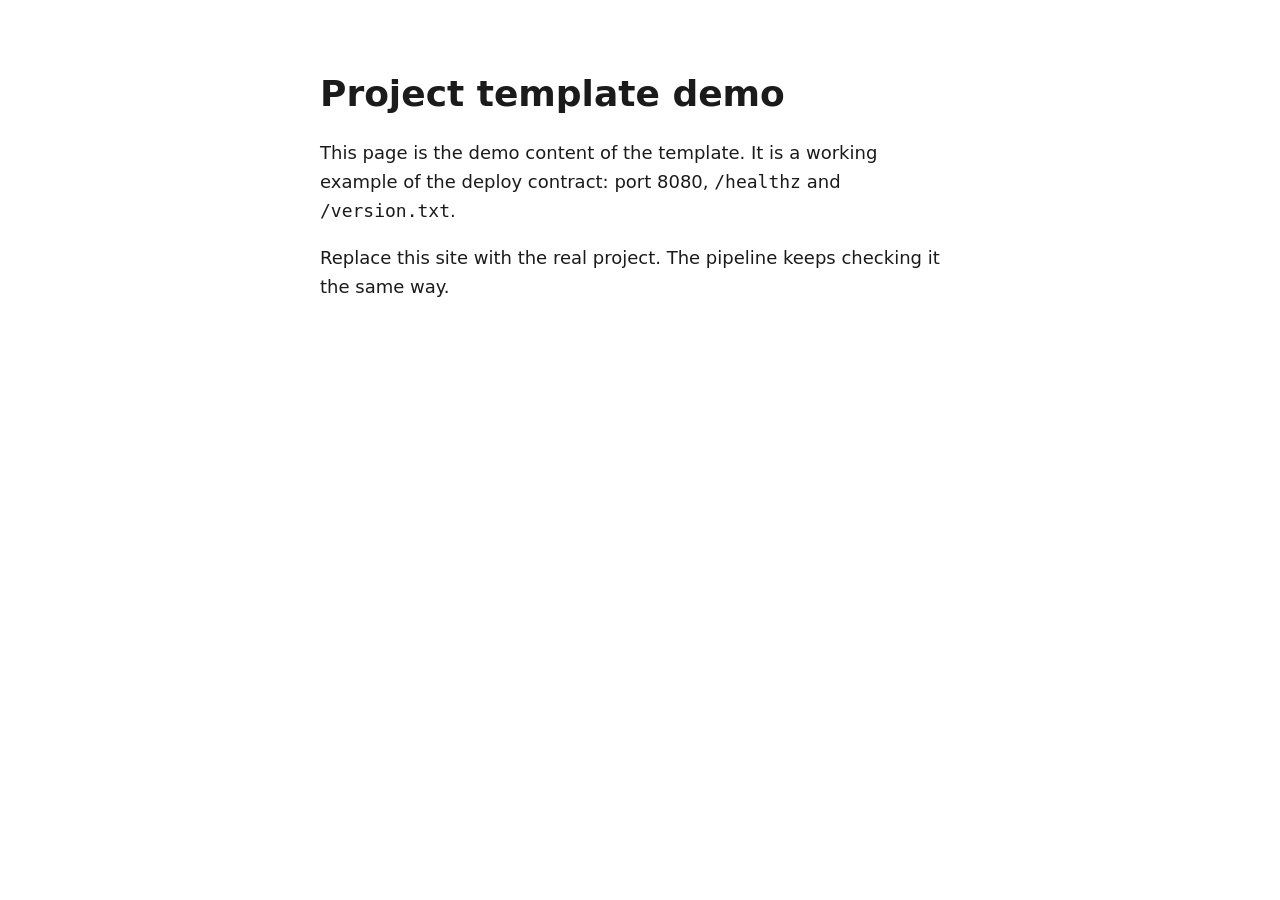
==== public/index.html @ a0214559 "Initial commit" ====
<!doctype html>
<html lang="en">
<head>
  <meta charset="utf-8">
  <meta name="viewport" content="width=device-width, initial-scale=1">
  <title>Project template demo</title>
  <meta name="description" content="Demo page of the project template. It passes the pipeline checks and is meant to be replaced.">
  <link rel="icon" href="/favicon.svg" type="image/svg+xml">
  <style>
    body { margin: 0; font: 1.125rem/1.6 system-ui, sans-serif; color: #1b1b1b; background: #fff; }
    main { max-width: 40rem; margin: 0 auto; padding: 3rem 1.25rem; }
    h1 { line-height: 1.2; }
    a { color: #0b4f9c; }
  </style>
</head>
<body>
  <main>
    <h1>Project template demo</h1>
    <p>This page is the demo content of the template. It is a working example of the deploy
       contract: port 8080, <code>/healthz</code> and <code>/version.txt</code>.</p>
    <p>Replace this site with the real project. The pipeline keeps checking it the same way.</p>
  </main>
</body>
</html>
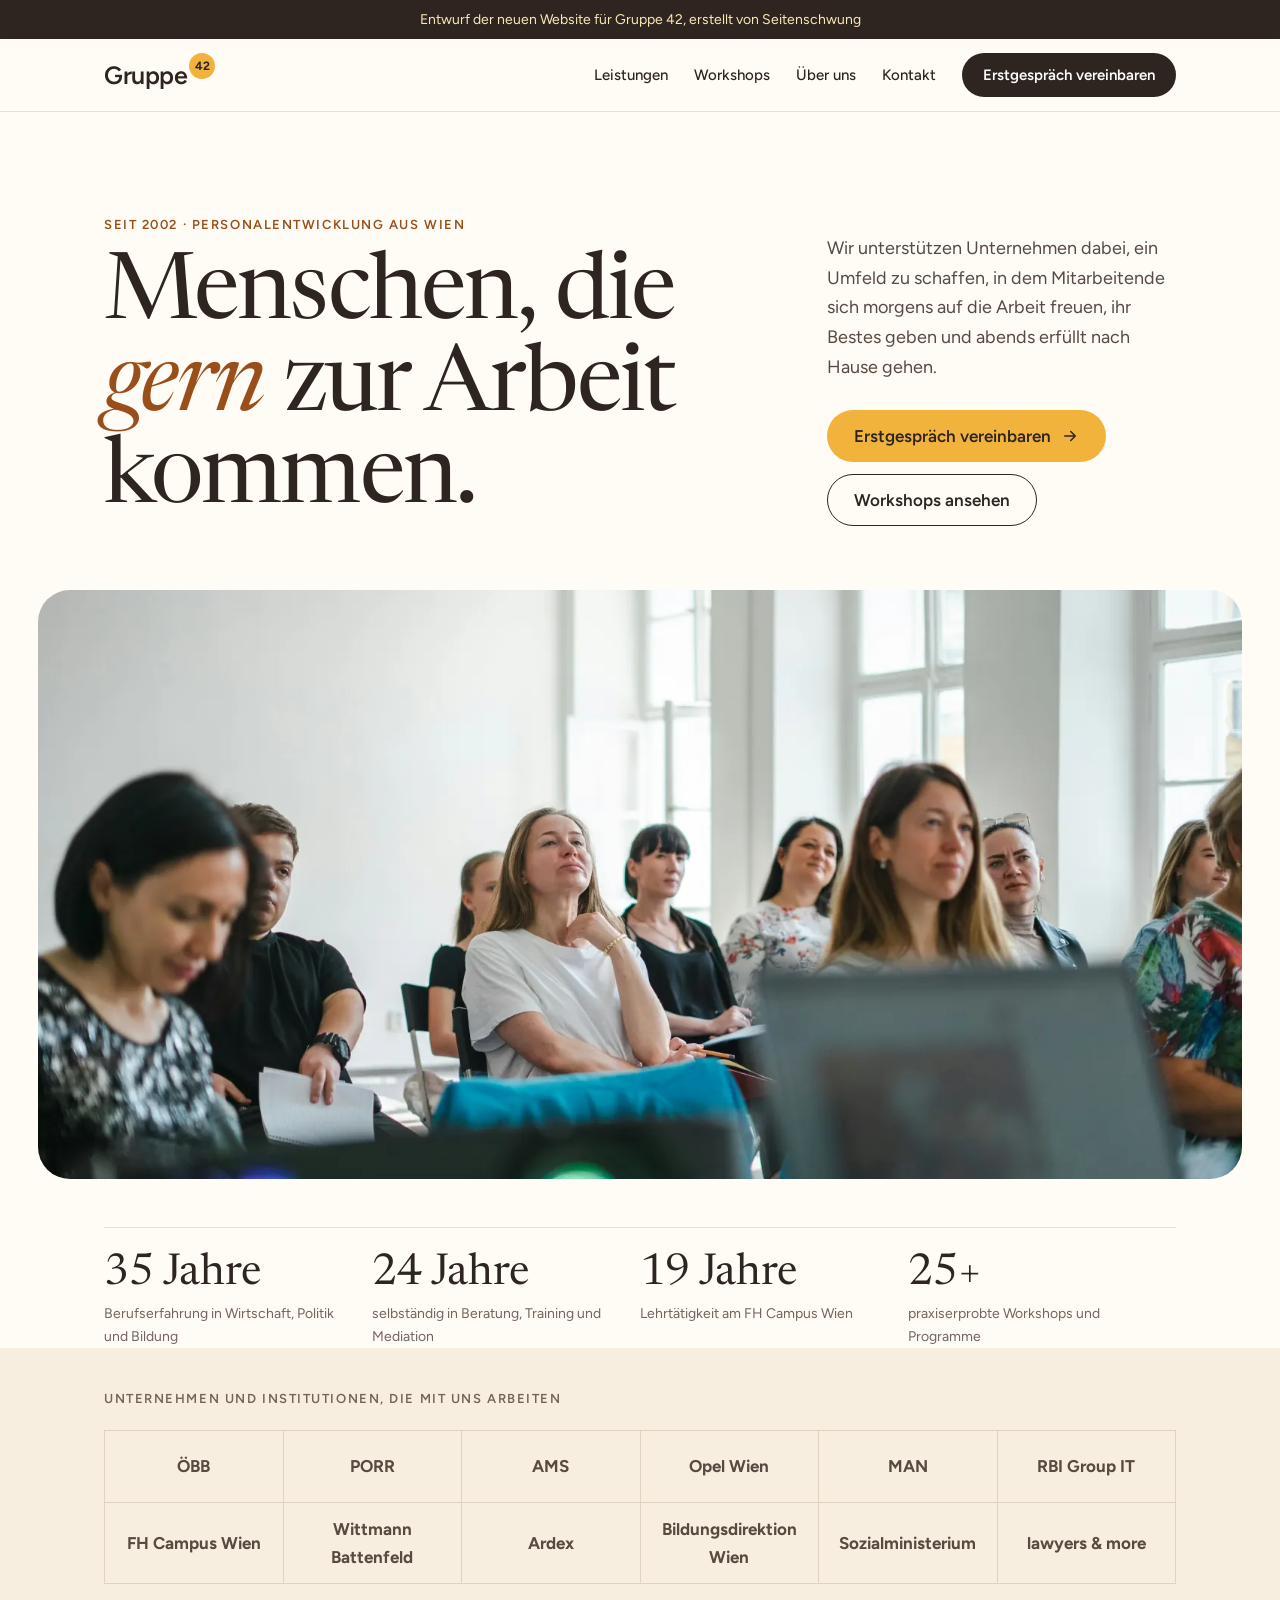
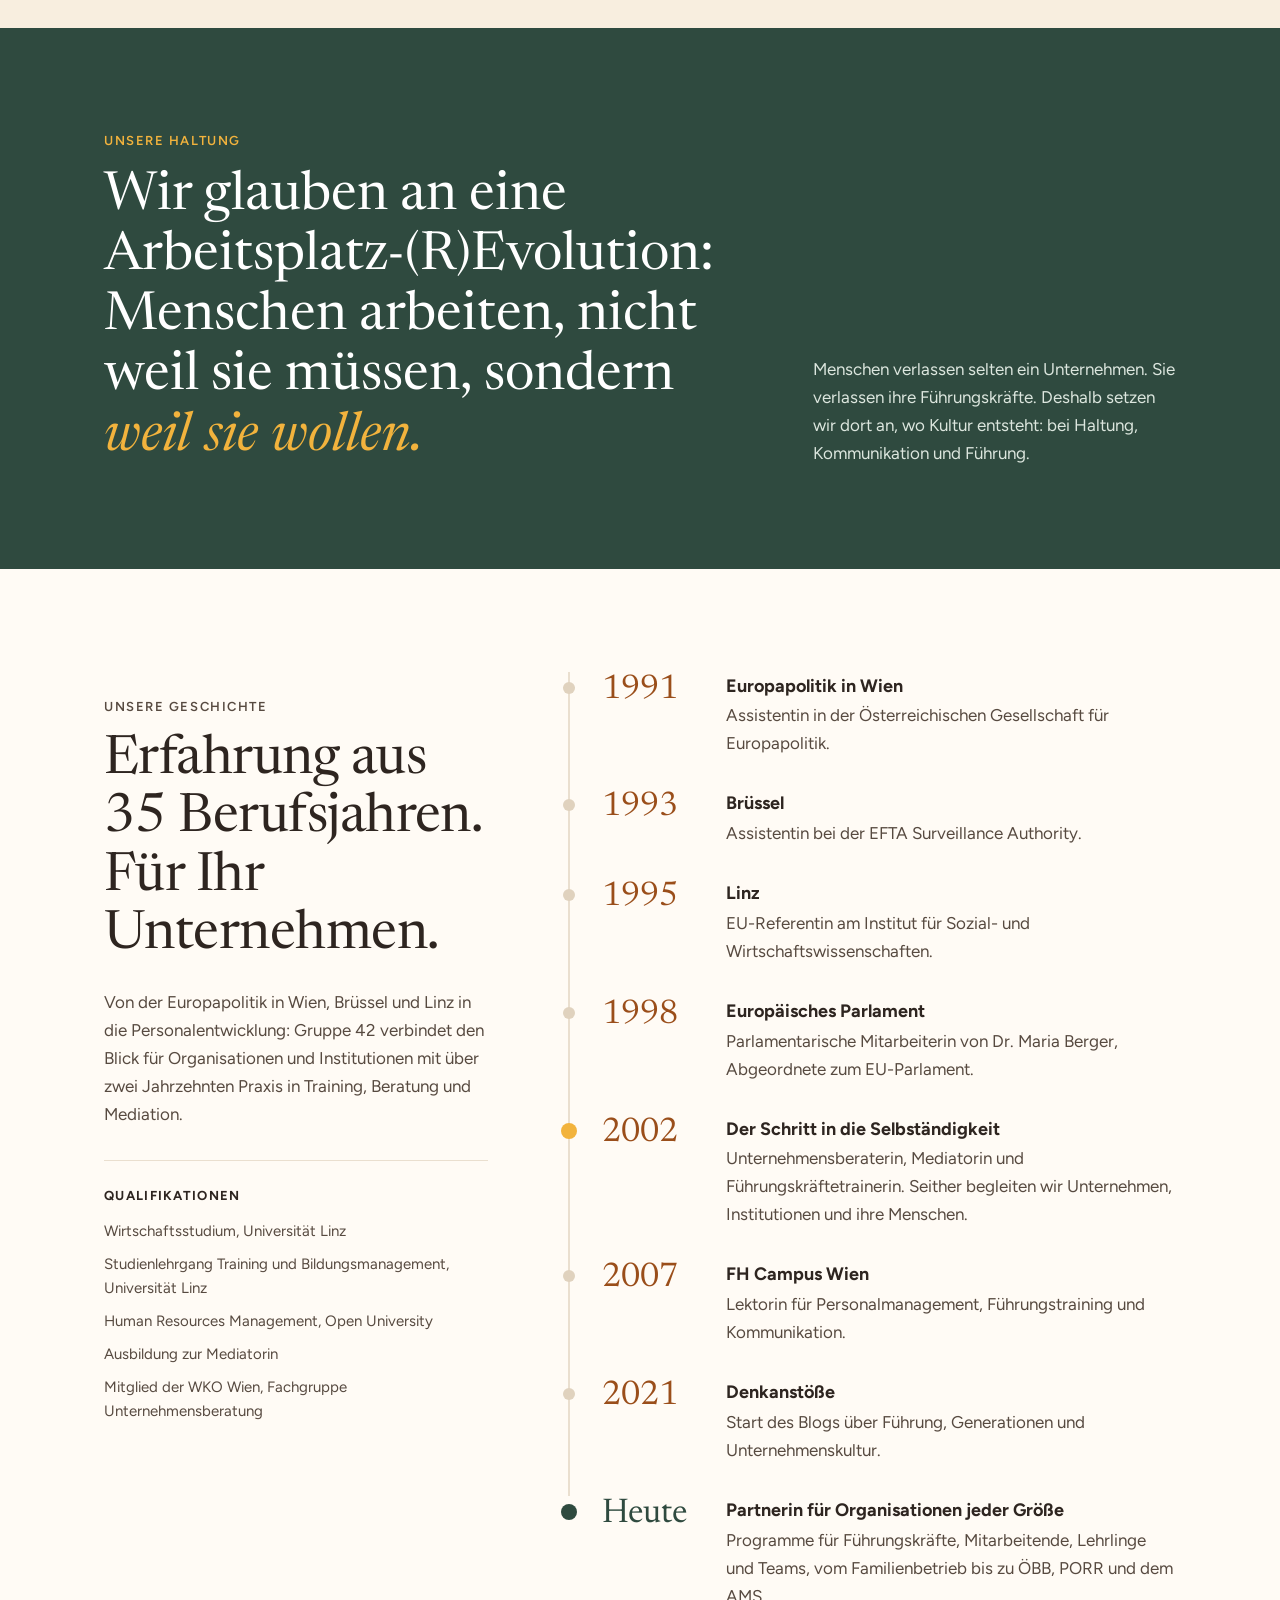
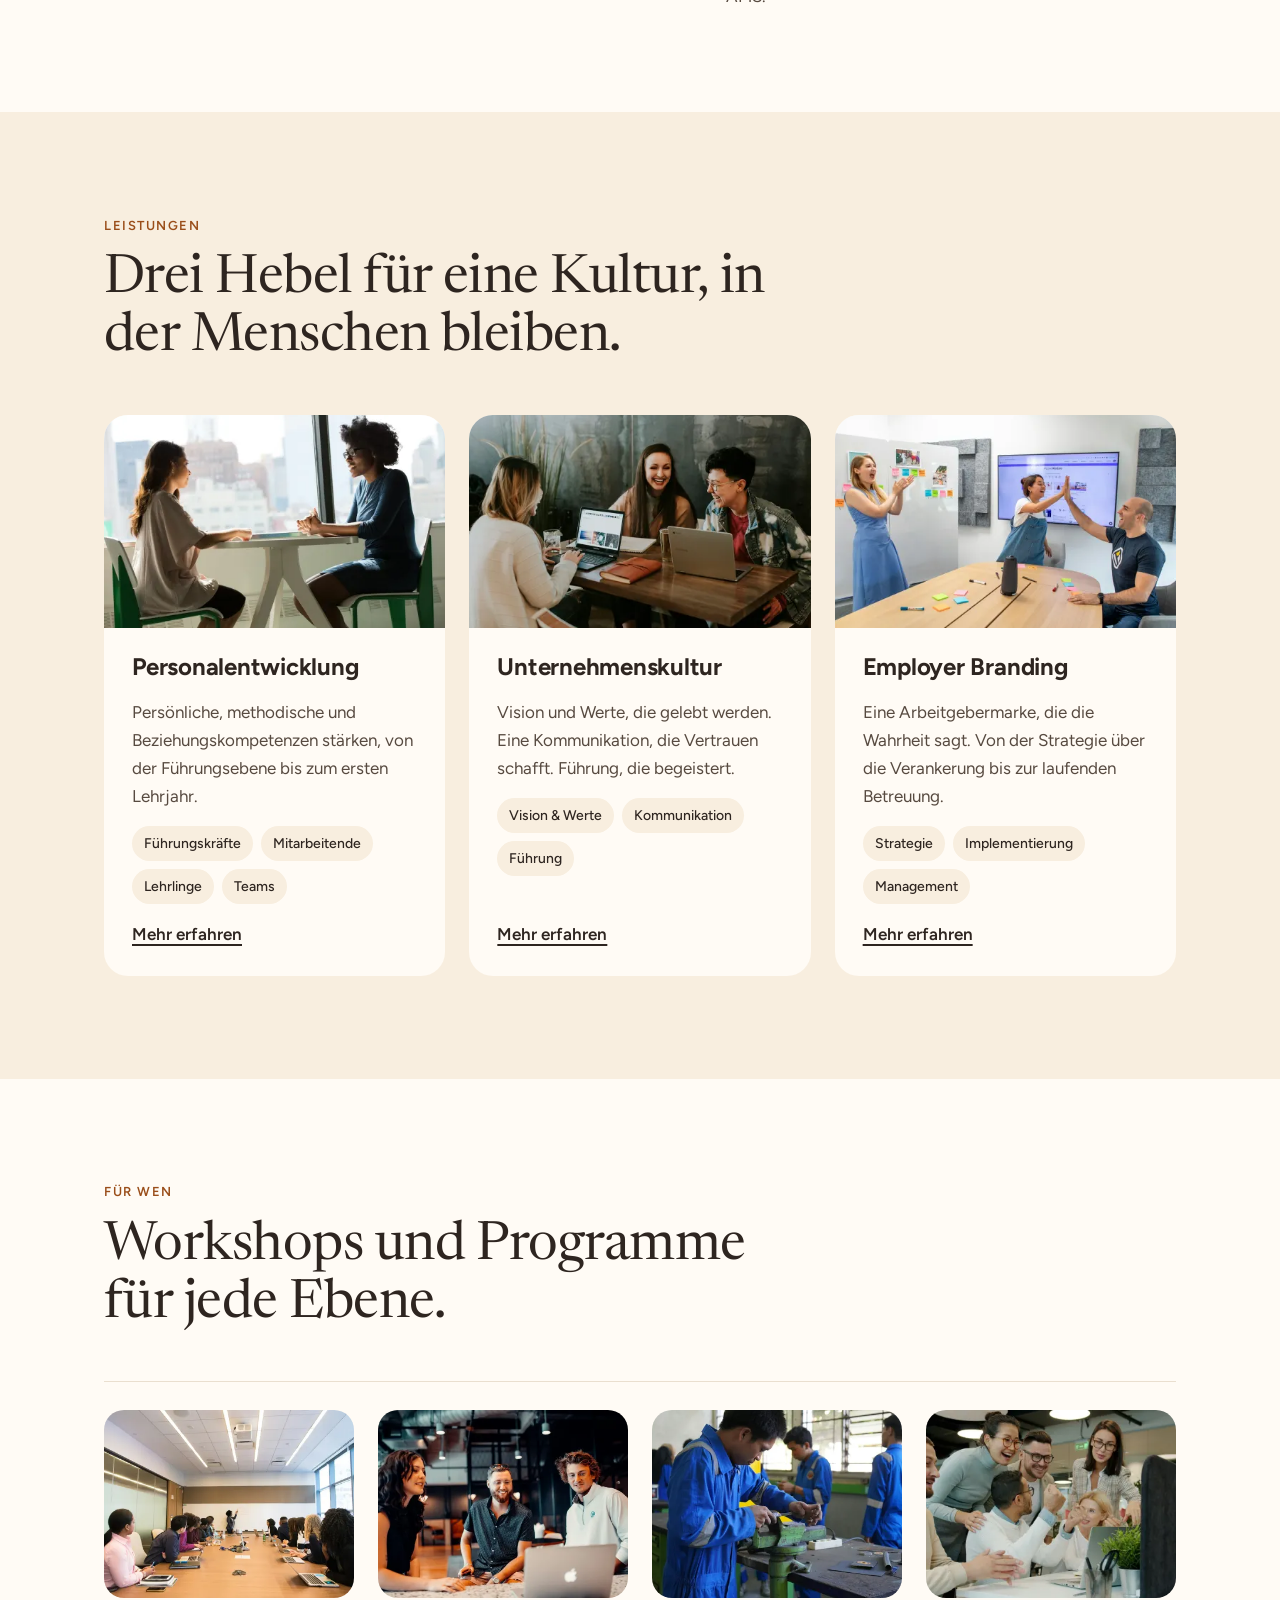
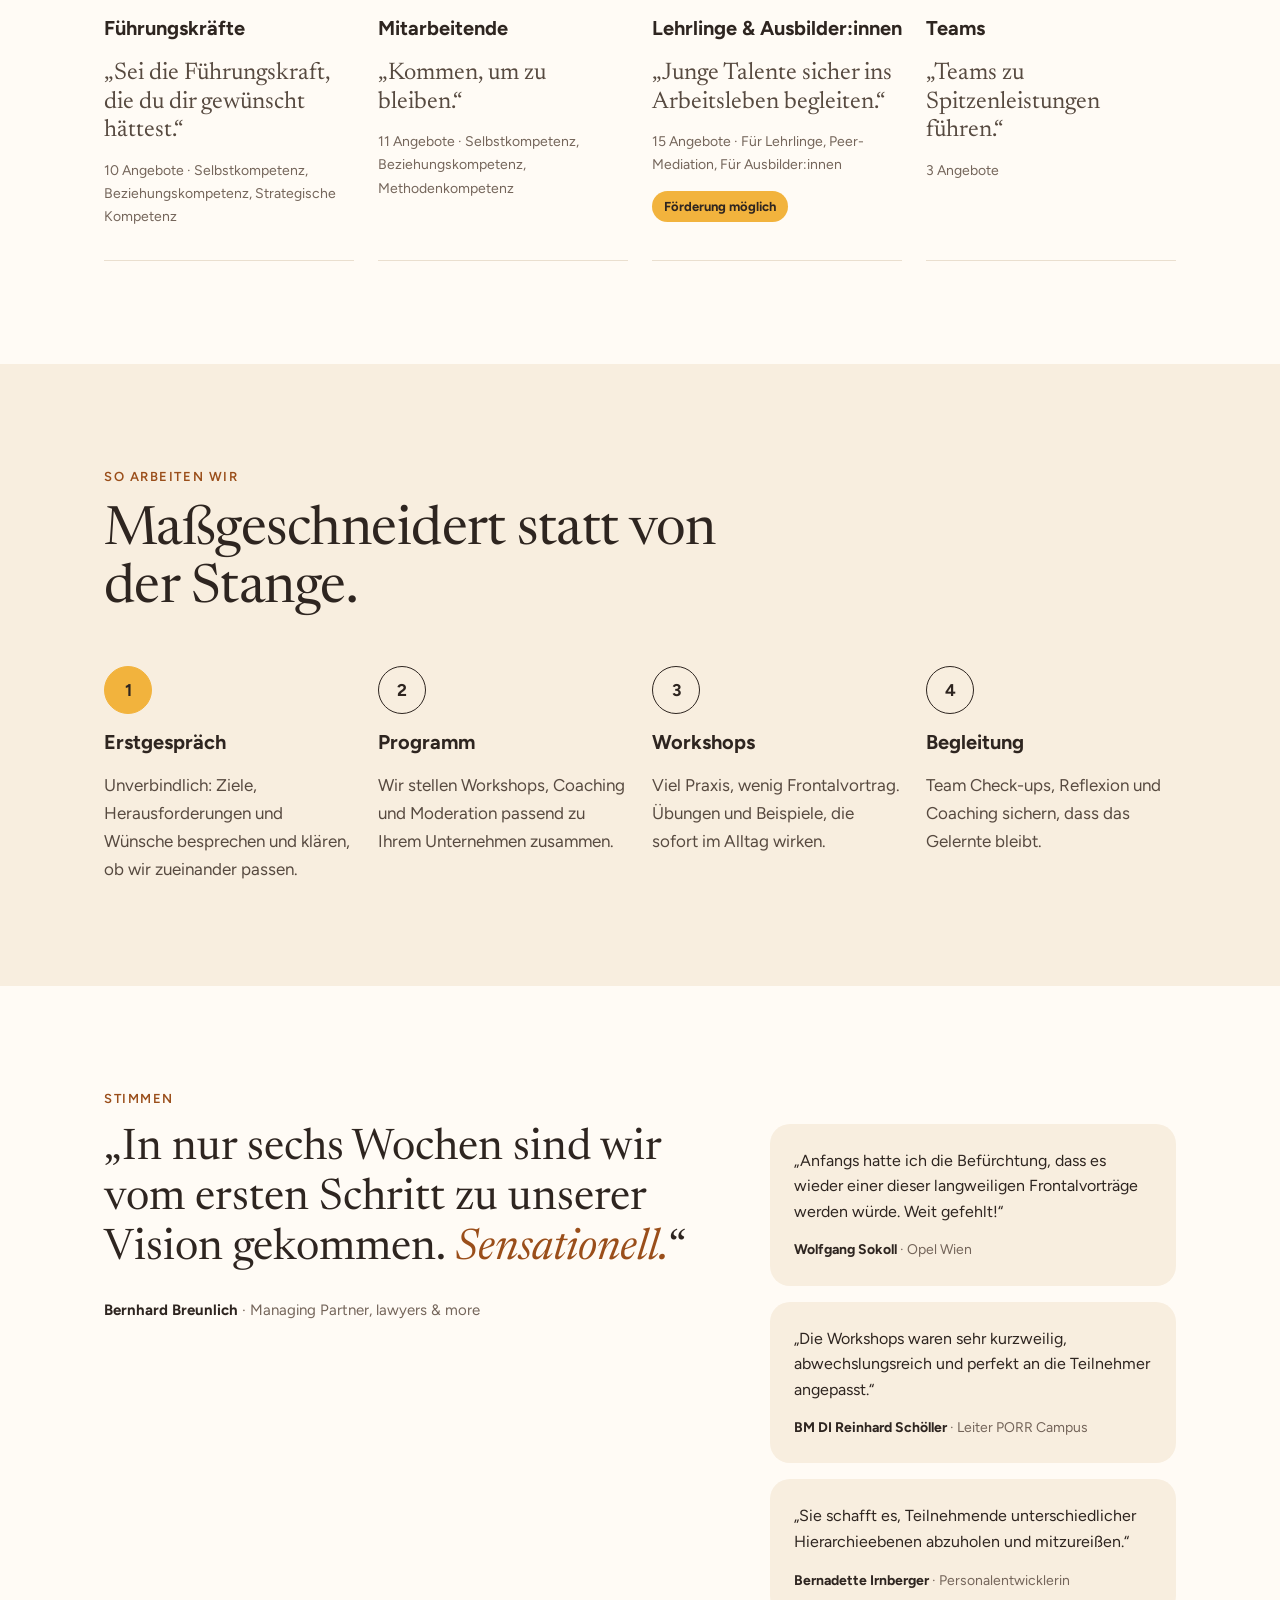
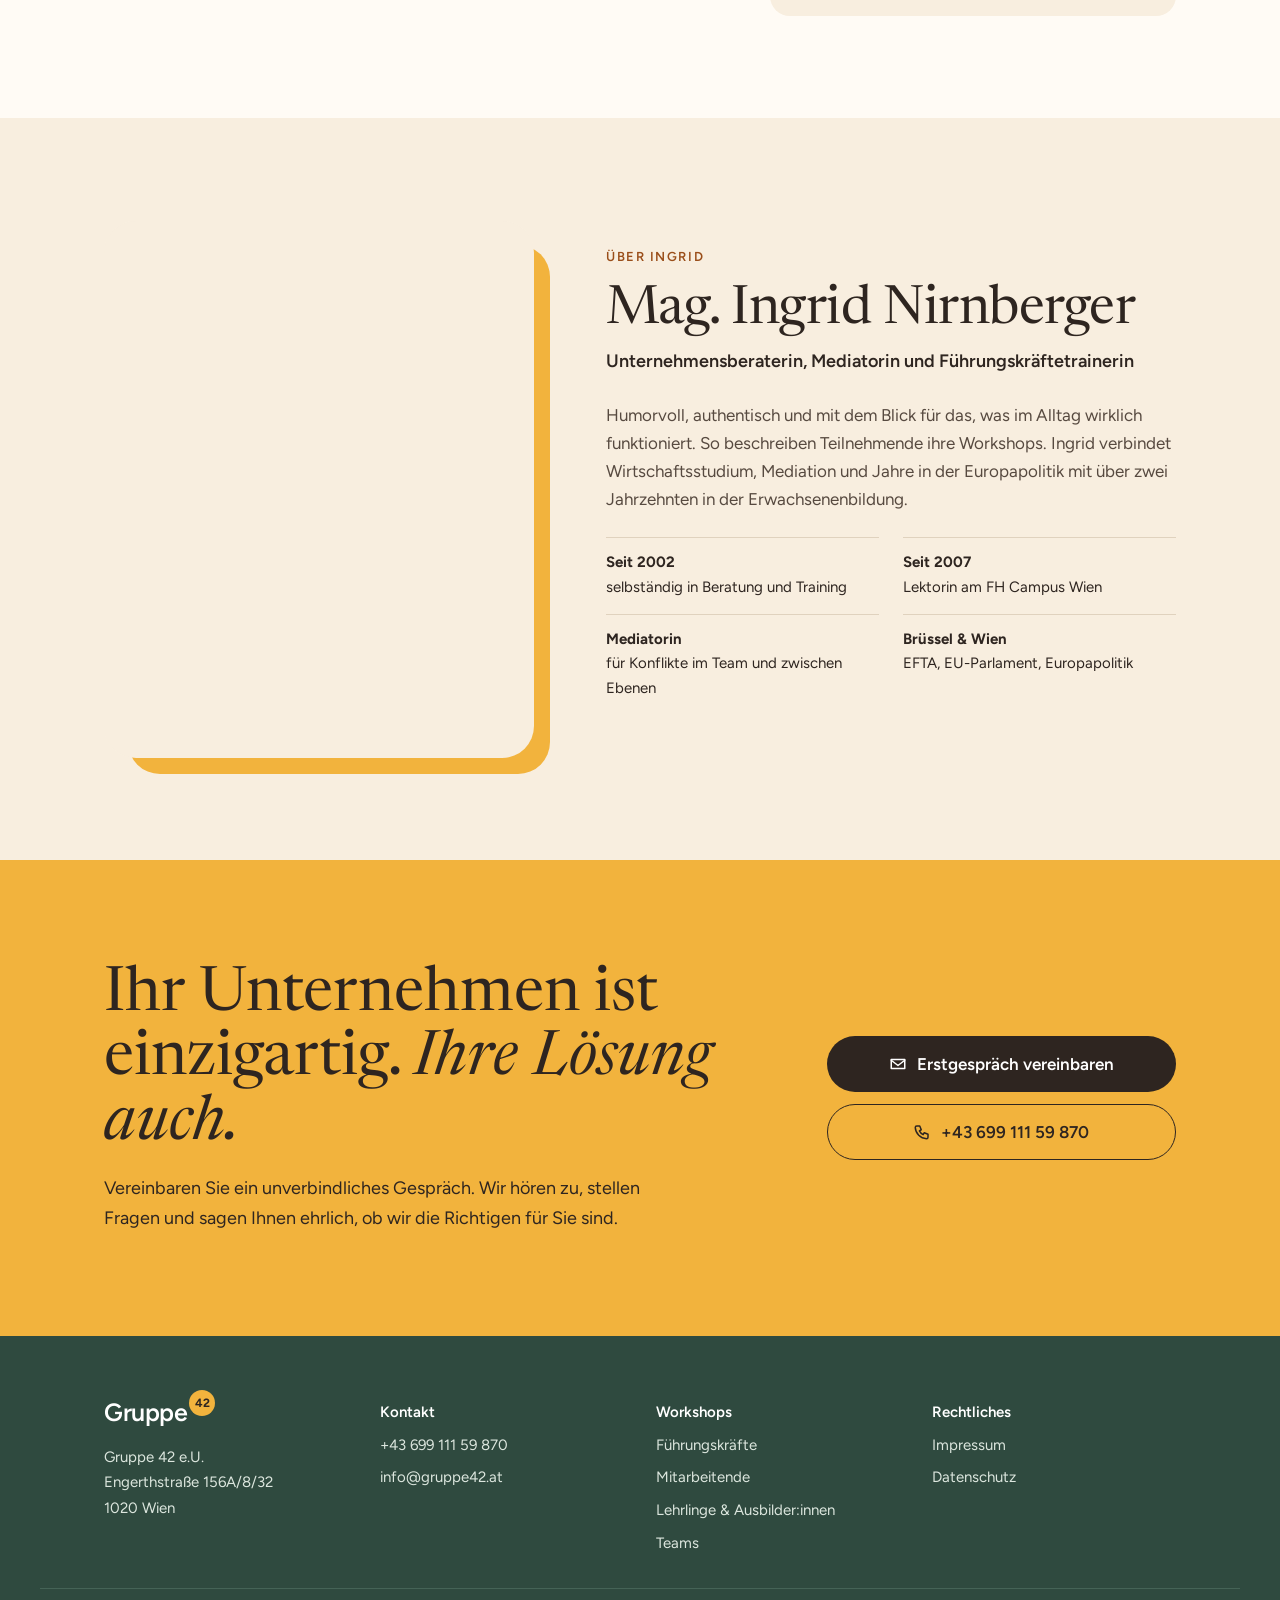
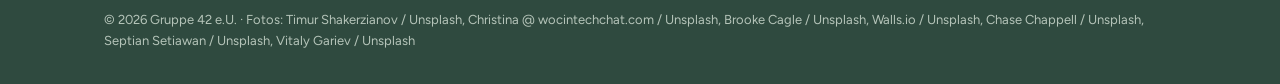
==== commit 14078b22: "Add Gruppe 42 website (built from Nirnberger/sample_sites, template beratung) Static build of kunden" ====
--- a/public/index.html
+++ b/public/index.html
@@ -1,24 +1,241 @@
 <!doctype html>
-<html lang="en">
+<html lang="de">
 <head>
-  <meta charset="utf-8">
-  <meta name="viewport" content="width=device-width, initial-scale=1">
-  <title>Project template demo</title>
-  <meta name="description" content="Demo page of the project template. It passes the pipeline checks and is meant to be replaced.">
-  <link rel="icon" href="/favicon.svg" type="image/svg+xml">
-  <style>
-    body { margin: 0; font: 1.125rem/1.6 system-ui, sans-serif; color: #1b1b1b; background: #fff; }
-    main { max-width: 40rem; margin: 0 auto; padding: 3rem 1.25rem; }
-    h1 { line-height: 1.2; }
-    a { color: #0b4f9c; }
-  </style>
+<meta charset="utf-8">
+<meta name="viewport" content="width=device-width, initial-scale=1">
+<title>Gruppe 42 – Menschen, die gern zur Arbeit kommen.</title>
+<meta name="description" content="Personalentwicklung, Unternehmenskultur und Employer Branding aus Wien. Workshops und Programme für Führungskräfte, Mitarbeitende, Lehrlinge und Teams, seit 200">
+<meta name="robots" content="noindex, nofollow">
+
+<meta name="theme-color" content="#FFFBF5">
+<link rel="icon" href="favicon.svg" type="image/svg+xml">
+<link rel="preload" href="fonts/newsreader-latin-wght-normal.woff2" as="font" type="font/woff2" crossorigin>
+<link rel="preload" href="fonts/figtree-latin-wght-normal.woff2" as="font" type="font/woff2" crossorigin>
+<link rel="preload" as="image" href="img/hero-1200.webp" imagesrcset="img/hero-480.webp 480w, img/hero-800.webp 800w, img/hero-1200.webp 1200w, img/hero-1600.webp 1600w, img/hero-2000.webp 2000w" imagesizes="(min-width: 1360px) 1280px, 96vw" fetchpriority="high"><script type="application/ld+json">{"@context":"https://schema.org","@type":"ProfessionalService","name":"Gruppe 42 e.U.","description":"Personalentwicklung, Unternehmenskultur und Employer Branding aus Wien. Workshops und Programme für Führungskräfte, Mitarbeitende, Lehrlinge und Teams, seit 2002.","telephone":"+43 699 111 59 870","email":"info@gruppe42.at","image":"img/hero-2000.webp","address":{"@type":"PostalAddress","streetAddress":"Engerthstraße 156A/8/32","postalCode":"1020","addressLocality":"Wien","addressCountry":"AT"},"founder":{"@type":"Person","name":"Mag. Ingrid Nirnberger","jobTitle":"Unternehmensberaterin, Mediatorin und Führungskräftetrainerin"}}</script>
+<meta property="og:type" content="website">
+<meta property="og:locale" content="de_AT">
+<meta property="og:site_name" content="Gruppe 42">
+<meta property="og:title" content="Gruppe 42 – Menschen, die gern zur Arbeit kommen.">
+<meta property="og:description" content="Personalentwicklung, Unternehmenskultur und Employer Branding aus Wien. Workshops und Programme für Führungskräfte, Mitarbeitende, Lehrlinge und Teams, seit 200">
+<meta property="og:image" content="img/hero-1200.webp">
+<meta name="twitter:card" content="summary_large_image">
+<style>@font-face{font-family:"Newsreader";src:url("fonts/newsreader-latin-wght-normal.woff2") format("woff2");font-weight:400 600;font-style:normal;font-display:swap}@font-face{font-family:"Newsreader";src:url("fonts/newsreader-latin-wght-italic.woff2") format("woff2");font-weight:400 600;font-style:italic;font-display:swap}@font-face{font-family:"Figtree";src:url("fonts/figtree-latin-wght-normal.woff2") format("woff2");font-weight:400 700;font-style:normal;font-display:swap}:root{--honig:#F2B33D;--honig-hell:#FCE7B8;--creme:#FFFBF5;--sand:#F8EEDF;--espresso:#2E2520;--text-2:#574A40;--stein:#74655A;--terrakotta:#9A4E1A;--wald:#2F4A3F;--wald-linie:#456356;--salbei:#DCE6DE;--salbei-2:#B5C4B9;--linie:#EADFCF;--linie-2:#E0D2BE;--titel:"Newsreader",Georgia,serif;--text:"Figtree",system-ui,-apple-system,"Segoe UI",sans-serif;--breite:1200px;--rand:clamp(20px,5vw,64px);--abstand:clamp(64px,8vw,112px)}*,*::before,*::after{box-sizing:border-box}html{-webkit-text-size-adjust:100%;scroll-behavior:smooth;scroll-padding-top:88px}@media (prefers-reduced-motion:reduce){html{scroll-behavior:auto}}body{margin:0;background:var(--creme);color:var(--espresso);font-family:var(--text);font-size:17px;line-height:1.65}img{max-width:100%;height:auto;display:block}picture{display:contents}a{color:var(--espresso);text-underline-offset:4px}a:hover{color:var(--terrakotta)}:focus-visible{outline:3px solid var(--espresso);outline-offset:3px;border-radius:4px}h1,h2,h3,p,ul,ol,figure,blockquote{margin:0}em{font-style:italic;color:var(--terrakotta)}.sr-only{position:absolute;width:1px;height:1px;overflow:hidden;clip:rect(0 0 0 0);white-space:nowrap}.skip-link{position:absolute;left:16px;top:-60px;z-index:50;padding:10px 16px;background:var(--espresso);color:#fff;border-radius:8px}.skip-link:focus{top:12px;color:#fff}.container{max-width:var(--breite);margin:0 auto;padding-inline:var(--rand)}.abschnitt{padding-block:var(--abstand)}.sand{background:var(--sand)}.kicker{font-size:13px;font-weight:600;letter-spacing:.12em;text-transform:uppercase;color:var(--terrakotta);margin-bottom:14px}.titel-gross,.titel{font-family:var(--titel);font-weight:400;letter-spacing:-.01em}.titel{font-size:clamp(34px,4.4vw,54px);line-height:1.08}.leise{color:var(--text-2)}.kopfzeile{display:flex;flex-wrap:wrap;justify-content:space-between;align-items:flex-end;gap:16px 40px;margin-bottom:48px}.kopfzeile>div{max-width:680px}.textlink{font-weight:600;text-decoration-thickness:2px}.entwurf{background:var(--espresso);color:var(--honig-hell);font-size:14px;text-align:center;padding:8px 16px}.knopf{display:inline-flex;align-items:center;justify-content:center;gap:10px;min-height:52px;padding:0 26px;border-radius:999px;font-weight:600;text-decoration:none;border:1.5px solid transparent;transition:background-color .2s,color .2s,border-color .2s}.knopf .icon{width:18px;height:18px}.knopf-honig{background:var(--honig);color:var(--espresso)}.knopf-honig:hover{background:#E8A52A;color:var(--espresso)}.knopf-dunkel{background:var(--espresso);color:#fff}.knopf-dunkel:hover{background:#4A3D35;color:#fff}.knopf-rand{border-color:var(--espresso);color:var(--espresso)}.knopf-rand:hover{background:var(--espresso);color:#fff}.knoepfe{display:flex;flex-wrap:wrap;gap:12px}.icon{width:20px;height:20px;flex:none}.kopf{position:sticky;top:0;z-index:20;background:rgba(255,251,245,.94);backdrop-filter:blur(8px);border-bottom:1px solid var(--linie)}.kopf-innen{display:flex;flex-wrap:wrap;align-items:center;justify-content:space-between;gap:10px 28px;padding-block:14px}.marke{display:inline-flex;align-items:flex-start;gap:2px;text-decoration:none;color:var(--espresso);font-size:25px;font-weight:600;letter-spacing:-.02em;line-height:1}.marke:hover{color:var(--espresso)}.marke-zahl{display:inline-flex;align-items:center;justify-content:center;width:26px;height:26px;margin-top:-10px;border-radius:999px;background:var(--honig);font-size:12px;font-weight:700;letter-spacing:0}.hauptnav ul{display:flex;flex-wrap:wrap;align-items:center;gap:4px 26px;list-style:none;padding:0;font-size:15px;font-weight:500}.hauptnav a{text-decoration:none;padding-block:6px}.hauptnav a[aria-current="page"]{box-shadow:inset 0 -3px 0 var(--honig)}.hauptnav .knopf{min-height:44px;padding:0 20px}@media (max-width:860px){.kopf{position:static}.hauptnav{width:100%}.hauptnav ul{gap:2px 18px}.hauptnav li:last-child{width:100%;margin-top:6px}.hauptnav .knopf{width:100%}}.hero-text{display:flex;flex-wrap:wrap;align-items:flex-end;justify-content:space-between;gap:32px 64px;padding-block:clamp(48px,8vw,112px) clamp(36px,5vw,64px)}.hero-text>div:first-child{flex:2 1 560px;min-width:0}.hero-text>div:last-child{flex:1 1 300px;min-width:0;max-width:420px}.hero h1{font-family:var(--titel);font-weight:400;font-size:clamp(46px,7.2vw,100px);line-height:1;letter-spacing:-.02em}.hero-lead{font-size:18px;color:var(--text-2);margin-bottom:28px}.hero-bild{max-width:1360px;margin:0 auto;padding-inline:clamp(12px,3vw,40px)}.hero-bild img{width:100%;height:clamp(300px,46vw,640px);object-fit:cover;border-radius:32px}.zahlen{display:grid;grid-template-columns:repeat(auto-fit,minmax(220px,1fr));border-top:1px solid var(--linie);margin-top:48px;list-style:none;padding:0}.zahlen li{padding:24px 24px 0 0}.zahlen strong{display:block;font-family:var(--titel);font-weight:400;font-size:44px;line-height:1}.zahlen span{display:block;margin-top:6px;font-size:14px;color:var(--stein)}.referenzen{padding-block:40px 44px}.referenzen-titel{font-size:13px;font-weight:600;letter-spacing:.12em;text-transform:uppercase;color:var(--stein);margin-bottom:20px}.referenzen ul{display:grid;grid-template-columns:repeat(auto-fit,minmax(160px,1fr));list-style:none;padding:0;border-top:1px solid var(--linie-2);border-left:1px solid var(--linie-2)}.referenzen li{display:flex;align-items:center;justify-content:center;min-height:72px;padding:12px;text-align:center;font-size:17px;font-weight:700;color:var(--text-2);border-right:1px solid var(--linie-2);border-bottom:1px solid var(--linie-2)}.haltung{background:var(--wald);color:#fff}.haltung .container{display:flex;flex-wrap:wrap;gap:40px 64px;align-items:flex-end}.haltung .kicker{color:var(--honig)}.haltung-zitat{flex:2 1 520px;min-width:0}.haltung-zitat p:not(.kicker){font-family:var(--titel);font-size:clamp(32px,4.2vw,54px);line-height:1.12}.haltung-zitat em{color:var(--honig)}.haltung-neben{flex:1 1 300px;min-width:0;color:var(--salbei)}.geschichte .container{display:flex;flex-wrap:wrap;gap:48px 80px;align-items:flex-start}.geschichte-intro{flex:1 1 340px;min-width:0;max-width:440px}.geschichte-intro>p{margin-top:24px;color:var(--text-2)}.qualifikationen{margin-top:32px;padding-top:24px;border-top:1px solid var(--linie)}.qualifikationen h3{font-size:13px;font-weight:700;letter-spacing:.1em;text-transform:uppercase;margin-bottom:12px}.qualifikationen ul{list-style:none;padding:0;display:grid;gap:8px;font-size:15px;color:var(--text-2)}.zeitleiste{flex:2 1 520px;min-width:0;list-style:none;padding:0}.zeitleiste li{position:relative;display:flex;flex-wrap:wrap;gap:4px 28px;padding:0 0 32px 32px;border-left:2px solid var(--linie)}.zeitleiste li:last-child{padding-bottom:0;border-left-color:transparent}.zeitleiste li::before{content:"";position:absolute;left:-7px;top:10px;width:12px;height:12px;border-radius:999px;background:var(--linie-2)}.zeitleiste li.hervor::before{left:-9px;top:8px;width:16px;height:16px;background:var(--honig)}.zeitleiste li:last-child::before{left:-9px;top:8px;width:16px;height:16px;background:var(--wald)}.zeitleiste-jahr{flex:0 0 96px;font-family:var(--titel);font-size:34px;line-height:1.1;color:var(--terrakotta)}.zeitleiste li:last-child .zeitleiste-jahr{color:var(--wald)}.zeitleiste-text{flex:1 1 260px;min-width:0}.zeitleiste-text strong{display:block;font-size:18px}.zeitleiste-text span{color:var(--text-2)}.karten{display:grid;grid-template-columns:repeat(auto-fit,minmax(290px,1fr));gap:24px;list-style:none;padding:0}.karte{display:flex;flex-direction:column;background:var(--creme);border-radius:24px;overflow:hidden}.karte img{width:100%;aspect-ratio:16 / 10;object-fit:cover}.karte-inhalt{display:flex;flex-direction:column;gap:16px;padding:24px 28px 28px;flex:1}.karte h3{font-size:24px;line-height:1.25;font-weight:700;letter-spacing:-.01em}.karte p{color:var(--text-2)}.karte .textlink{margin-top:auto}.schlagworte{display:flex;flex-wrap:wrap;gap:8px;list-style:none;padding:0}.schlagworte li{font-size:14px;font-weight:500;padding:6px 12px;border-radius:999px;background:var(--sand)}.zielgruppen{display:grid;grid-template-columns:repeat(auto-fit,minmax(250px,1fr));border-top:1px solid var(--linie);list-style:none;padding:0;column-gap:24px}.zielgruppe a{display:flex;flex-direction:column;gap:14px;padding:28px 0 32px;text-decoration:none;color:var(--espresso);border-bottom:1px solid var(--linie);height:100%}.zielgruppe img{width:100%;aspect-ratio:4 / 3;object-fit:cover;border-radius:20px}.zielgruppe-titel{font-size:20px;font-weight:700}.zielgruppe-teaser{font-family:var(--titel);font-size:24px;line-height:1.2;color:var(--text-2)}.zielgruppe-info{font-size:14px;color:var(--stein)}.zielgruppe a:hover .zielgruppe-titel{color:var(--terrakotta)}.plakette{align-self:flex-start;font-size:13px;font-weight:700;padding:5px 12px;border-radius:999px;background:var(--honig);color:var(--espresso)}.schritte{display:grid;grid-template-columns:repeat(auto-fit,minmax(230px,1fr));gap:24px;list-style:none;padding:0;counter-reset:schritt}.schritte li{display:flex;flex-direction:column;gap:12px;counter-increment:schritt}.schritte li::before{content:counter(schritt);display:inline-flex;align-items:center;justify-content:center;width:48px;height:48px;border-radius:999px;border:1.5px solid var(--espresso);font-weight:700}.schritte li:first-child::before{background:var(--honig);border-color:var(--honig)}.schritte strong{font-size:20px}.schritte span{color:var(--text-2)}.stimmen{display:flex;flex-wrap:wrap;gap:48px;align-items:flex-start}.stimme-haupt{flex:3 1 520px;min-width:0}.stimme-haupt blockquote{font-family:var(--titel);font-size:clamp(30px,3.4vw,44px);line-height:1.15}.stimme-weitere{flex:2 1 340px;min-width:0;display:grid;gap:16px}.stimme-karte{padding:24px;border-radius:20px;background:var(--sand)}.stimme-karte blockquote{font-size:16px;line-height:1.6}figcaption{margin-top:14px;font-size:14px;color:var(--stein)}figcaption strong{color:var(--espresso);font-weight:700}.stimme-haupt figcaption{margin-top:24px;font-size:15px}.person .container{display:flex;flex-wrap:wrap;gap:48px 72px;align-items:center}.person-bild{flex:1 1 300px;min-width:0;max-width:440px;position:relative}.person-bild::before{content:"";position:absolute;inset:24px -16px -16px 24px;border-radius:32px;background:var(--honig)}.person-bild img,.person-bild .platzhalter{position:relative;width:100%;aspect-ratio:4 / 5;object-fit:cover;border-radius:32px}.person-text{flex:1 1 440px;min-width:0}.person-rolle{margin:8px 0 24px;font-size:18px;font-weight:600}.person-text>p:not(.kicker):not(.person-rolle){color:var(--text-2);margin-bottom:24px}.fakten{display:grid;grid-template-columns:repeat(auto-fit,minmax(220px,1fr));gap:14px 24px;list-style:none;padding:0;font-size:15px;margin-bottom:32px}.fakten li{padding-top:12px;border-top:1px solid var(--linie-2)}.fakten strong{display:block}.platzhalter{background:var(--sand)}.kontaktband{background:var(--honig)}.kontaktband .container{display:flex;flex-wrap:wrap;gap:32px 64px;align-items:center;justify-content:space-between}.kontaktband-text{flex:2 1 480px;min-width:0}.kontaktband h2{font-family:var(--titel);font-weight:400;font-size:clamp(36px,5vw,62px);line-height:1.04}.kontaktband h2 em{color:var(--espresso)}.kontaktband p{margin-top:18px;max-width:560px;font-size:18px}.kontaktband .knoepfe{flex:1 1 260px;min-width:0;flex-direction:column}.kontaktband .knopf{min-height:56px}.seitenkopf{background:var(--sand)}.brotkrumen{font-size:14px;color:var(--stein);padding-top:28px;margin-bottom:clamp(28px,5vw,56px)}.brotkrumen ol{display:flex;flex-wrap:wrap;gap:6px;list-style:none;padding:0}.brotkrumen li + li::before{content:"/";margin-right:6px}.brotkrumen a{color:var(--stein)}.seitenkopf-inhalt{display:flex;flex-wrap:wrap;align-items:center;gap:40px 64px;padding-bottom:clamp(56px,7vw,88px)}.seitenkopf-text{flex:2 1 520px;min-width:0}.seitenkopf h1{font-family:var(--titel);font-weight:400;font-size:clamp(42px,5.6vw,74px);line-height:1.04;letter-spacing:-.01em}.seitenkopf-text>p:last-child{margin-top:28px;max-width:620px;font-size:clamp(18px,1.6vw,20px);color:var(--text-2)}.seitenkopf-bild{flex:1 1 360px;min-width:0;position:relative;padding:0 0 24px 24px}.seitenkopf-bild::before{content:"";position:absolute;left:0;bottom:0;width:60%;height:70%;border-radius:28px;background:var(--honig)}.seitenkopf-bild img{position:relative;width:100%;aspect-ratio:4 / 3;object-fit:cover;border-radius:28px}.filter{display:flex;flex-wrap:wrap;gap:8px}.filter[hidden]{display:none}.filter button{min-height:44px;padding:0 18px;border-radius:999px;font:inherit;font-size:15px;font-weight:600;cursor:pointer;background:var(--creme);color:var(--espresso);border:1.5px solid var(--linie-2)}.filter button[aria-pressed="true"]{background:var(--espresso);color:#fff;border-color:var(--espresso)}.workshops{display:grid;grid-template-columns:repeat(auto-fill,minmax(290px,1fr));gap:20px;list-style:none;padding:0}.workshops li[hidden]{display:none}.workshop{display:flex;flex-direction:column;gap:12px;padding:28px;border-radius:24px;border:1px solid var(--linie);background:var(--creme);height:100%}.workshop-kat{font-size:12px;font-weight:700;letter-spacing:.1em;text-transform:uppercase;color:var(--terrakotta)}.workshop h3{font-size:21px;line-height:1.3;font-weight:700;letter-spacing:-.01em}.workshop p{font-size:15px;line-height:1.6;color:var(--text-2)}.workshop-fuss{margin-top:auto;padding-top:16px;border-top:1px solid var(--linie);display:flex;justify-content:space-between;align-items:center;gap:12px;font-size:14px}.workshop-fuss span{color:var(--stein)}.foerderung{display:flex;gap:16px;align-items:center;margin-top:32px;padding:18px 22px;border-radius:16px;background:var(--honig-hell)}.foerderung strong{font-family:var(--titel);font-weight:400;font-size:34px;line-height:1;white-space:nowrap}.rahmen{background:var(--wald);color:#fff}.rahmen .titel em{color:var(--honig)}.rahmen ul{display:grid;grid-template-columns:repeat(auto-fit,minmax(240px,1fr));gap:32px;list-style:none;padding:0;margin-top:40px}.rahmen li{border-top:2px solid var(--honig);padding-top:18px;color:var(--salbei)}.rahmen strong{display:block;font-size:18px;color:#fff;margin-bottom:8px}.zitat-gross blockquote{max-width:900px;font-family:var(--titel);font-size:clamp(30px,3.4vw,44px);line-height:1.15}.abschnitte{display:grid;grid-template-columns:repeat(auto-fit,minmax(280px,1fr));gap:24px;list-style:none;padding:0;counter-reset:abschnitt}.abschnitte li{padding:28px;border-radius:24px;background:var(--creme);border:1px solid var(--linie);counter-increment:abschnitt}.abschnitte li::before{content:"0" counter(abschnitt);display:block;font-family:var(--titel);font-size:34px;color:var(--terrakotta);margin-bottom:8px}.abschnitte h2{font-size:22px;font-weight:700}.abschnitte .untertitel{font-family:var(--titel);font-style:italic;font-size:20px;margin:6px 0 12px}.abschnitte p:last-child{color:var(--text-2)}.rechtliches h1{font-family:var(--titel);font-weight:400;font-size:clamp(40px,5vw,60px);margin-bottom:32px}.rechtstext{max-width:760px}.rechtstext h2{font-family:var(--titel);font-weight:500;font-size:26px;margin:36px 0 12px}.rechtstext p,.rechtstext ul{margin-bottom:14px}.fuss{background:var(--wald);color:var(--salbei);font-size:15px}.fuss a{color:var(--salbei);text-decoration:none}.fuss a:hover{color:#fff;text-decoration:underline}.fuss-innen{display:grid;grid-template-columns:repeat(auto-fit,minmax(200px,1fr));gap:32px;padding-block:64px 32px}.fuss .marke{color:#fff}.fuss .marke-zahl{color:var(--espresso)}.fuss address{font-style:normal;margin-top:16px;line-height:1.7}.fuss h2{font-size:15px;font-weight:600;color:#fff;margin-bottom:8px}.fuss ul{list-style:none;padding:0;display:grid;gap:8px}.fuss-unten{border-top:1px solid var(--wald-linie);padding-block:20px 32px;font-size:13px;color:var(--salbei-2)}</style>
+<script src="js/main.js?v=186d79c0" defer></script>
 </head>
 <body>
-  <main>
-    <h1>Project template demo</h1>
-    <p>This page is the demo content of the template. It is a working example of the deploy
-       contract: port 8080, <code>/healthz</code> and <code>/version.txt</code>.</p>
-    <p>Replace this site with the real project. The pipeline keeps checking it the same way.</p>
-  </main>
+<a class="skip-link" href="#inhalt">Zum Inhalt springen</a>
+<div class="entwurf" role="note">Entwurf der neuen Website für Gruppe 42, erstellt von Seitenschwung</div>
+<header class="kopf">
+  <div class="container kopf-innen">
+    <a class="marke" href="./" aria-current="page" aria-label="Gruppe 42, Startseite">Gruppe<span class="marke-zahl">42</span></a>
+    <nav class="hauptnav" aria-label="Hauptmenü">
+      <ul>
+        <li><a href="#leistungen">Leistungen</a></li>
+        <li><a href="#zielgruppen">Workshops</a></li>
+        <li><a href="#geschichte">Über uns</a></li>
+        <li><a href="#kontakt">Kontakt</a></li>
+        <li><a class="knopf knopf-dunkel" href="#kontakt">Erstgespräch vereinbaren</a></li>
+      </ul>
+    </nav>
+  </div>
+</header>
+<main id="inhalt">
+
+<section class="hero" aria-labelledby="hero-titel">
+  <div class="container hero-text">
+    <div>
+      <p class="kicker">Seit 2002 · Personalentwicklung aus Wien</p>
+      <h1 id="hero-titel">Menschen, die <em>gern</em> zur Arbeit kommen.</h1>
+    </div>
+    <div>
+      <p class="hero-lead">Wir unterstützen Unternehmen dabei, ein Umfeld zu schaffen, in dem Mitarbeitende sich morgens auf die Arbeit freuen, ihr Bestes geben und abends erfüllt nach Hause gehen.</p>
+      <div class="knoepfe">
+        <a class="knopf knopf-honig" href="#kontakt">Erstgespräch vereinbaren <svg class="icon" viewBox="0 0 24 24" aria-hidden="true" fill="none" stroke="currentColor" stroke-width="2" stroke-linecap="round" stroke-linejoin="round"><path d="M5 12h14M13 6l6 6-6 6"/></svg></a>
+        <a class="knopf knopf-rand" href="#zielgruppen">Workshops ansehen</a>
+      </div>
+    </div>
+  </div>
+  <div class="hero-bild"><img src="img/hero-1200.webp" srcset="img/hero-480.webp 480w, img/hero-800.webp 800w, img/hero-1200.webp 1200w, img/hero-1600.webp 1600w, img/hero-2000.webp 2000w" sizes="(min-width: 1360px) 1280px, 96vw" width="2000" height="1336" alt="Teilnehmende hören bei einem Workshop in einem hellen Altbau-Raum aufmerksam zu" fetchpriority="high" decoding="async" style="object-position:center 45%"></div>
+  <div class="container"><ul class="zahlen"><li><strong>35 Jahre</strong><span>Berufserfahrung in Wirtschaft, Politik und Bildung</span></li><li><strong>24 Jahre</strong><span>selbständig in Beratung, Training und Mediation</span></li><li><strong>19 Jahre</strong><span>Lehrtätigkeit am FH Campus Wien</span></li><li><strong>25+</strong><span>praxiserprobte Workshops und Programme</span></li></ul></div>
+</section>
+
+<section class="sand referenzen" aria-label="Referenzen">
+  <div class="container">
+    <p class="referenzen-titel">Unternehmen und Institutionen, die mit uns arbeiten</p>
+    <ul><li>ÖBB</li><li>PORR</li><li>AMS</li><li>Opel Wien</li><li>MAN</li><li>RBI Group IT</li><li>FH Campus Wien</li><li>Wittmann Battenfeld</li><li>Ardex</li><li>Bildungsdirektion Wien</li><li>Sozialministerium</li><li>lawyers &amp; more</li></ul>
+  </div>
+</section>
+
+<section class="haltung abschnitt" aria-label="Unsere Haltung">
+  <div class="container">
+    <div class="haltung-zitat">
+      <p class="kicker">Unsere Haltung</p>
+      <p>Wir glauben an eine Arbeitsplatz-(R)Evolution: Menschen arbeiten, nicht weil sie müssen, sondern <em>weil sie wollen.</em></p>
+    </div>
+    <p class="haltung-neben">Menschen verlassen selten ein Unternehmen. Sie verlassen ihre Führungskräfte. Deshalb setzen wir dort an, wo Kultur entsteht: bei Haltung, Kommunikation und Führung.</p>
+  </div>
+</section>
+
+<section class="geschichte abschnitt" id="geschichte" aria-labelledby="geschichte-titel">
+  <div class="container">
+    <div class="geschichte-intro">
+      <p class="kicker">Unsere Geschichte</p>
+      <h2 class="titel" id="geschichte-titel">Erfahrung aus 35 Berufsjahren. Für Ihr Unternehmen.</h2>
+      <p>Von der Europapolitik in Wien, Brüssel und Linz in die Personalentwicklung: Gruppe 42 verbindet den Blick für Organisationen und Institutionen mit über zwei Jahrzehnten Praxis in Training, Beratung und Mediation.</p>
+      <div class="qualifikationen"><h3>Qualifikationen</h3><ul><li>Wirtschaftsstudium, Universität Linz</li><li>Studienlehrgang Training und Bildungsmanagement, Universität Linz</li><li>Human Resources Management, Open University</li><li>Ausbildung zur Mediatorin</li><li>Mitglied der WKO Wien, Fachgruppe Unternehmensberatung</li></ul></div>
+    </div>
+    <ol class="zeitleiste">
+      <li><span class="zeitleiste-jahr">1991</span><span class="zeitleiste-text"><strong>Europapolitik in Wien</strong><span>Assistentin in der Österreichischen Gesellschaft für Europapolitik.</span></span></li>
+      <li><span class="zeitleiste-jahr">1993</span><span class="zeitleiste-text"><strong>Brüssel</strong><span>Assistentin bei der EFTA Surveillance Authority.</span></span></li>
+      <li><span class="zeitleiste-jahr">1995</span><span class="zeitleiste-text"><strong>Linz</strong><span>EU-Referentin am Institut für Sozial- und Wirtschaftswissenschaften.</span></span></li>
+      <li><span class="zeitleiste-jahr">1998</span><span class="zeitleiste-text"><strong>Europäisches Parlament</strong><span>Parlamentarische Mitarbeiterin von Dr. Maria Berger, Abgeordnete zum EU-Parlament.</span></span></li>
+      <li class="hervor"><span class="zeitleiste-jahr">2002</span><span class="zeitleiste-text"><strong>Der Schritt in die Selbständigkeit</strong><span>Unternehmensberaterin, Mediatorin und Führungskräftetrainerin. Seither begleiten wir Unternehmen, Institutionen und ihre Menschen.</span></span></li>
+      <li><span class="zeitleiste-jahr">2007</span><span class="zeitleiste-text"><strong>FH Campus Wien</strong><span>Lektorin für Personalmanagement, Führungstraining und Kommunikation.</span></span></li>
+      <li><span class="zeitleiste-jahr">2021</span><span class="zeitleiste-text"><strong>Denkanstöße</strong><span>Start des Blogs über Führung, Generationen und Unternehmenskultur.</span></span></li>
+      <li><span class="zeitleiste-jahr">Heute</span><span class="zeitleiste-text"><strong>Partnerin für Organisationen jeder Größe</strong><span>Programme für Führungskräfte, Mitarbeitende, Lehrlinge und Teams, vom Familienbetrieb bis zu ÖBB, PORR und dem AMS.</span></span></li>
+    </ol>
+  </div>
+</section>
+
+<section class="sand abschnitt" id="leistungen" aria-labelledby="leistungen-titel">
+  <div class="container">
+    <div class="kopfzeile"><div><p class="kicker">Leistungen</p><h2 class="titel" id="leistungen-titel">Drei Hebel für eine Kultur, in der Menschen bleiben.</h2></div></div>
+    <ul class="karten">
+      <li class="karte">
+        <img src="img/personalentwicklung-1200.webp" srcset="img/personalentwicklung-480.webp 480w, img/personalentwicklung-800.webp 800w, img/personalentwicklung-1200.webp 1200w" sizes="(min-width: 1200px) 370px, (min-width: 700px) 45vw, 92vw" width="1200" height="800" alt="Zwei Frauen im vertraulichen Gespräch an einem Tisch am Fenster" loading="lazy" decoding="async">
+        <div class="karte-inhalt">
+          <h3>Personalentwicklung</h3>
+          <p>Persönliche, methodische und Beziehungskompetenzen stärken, von der Führungsebene bis zum ersten Lehrjahr.</p>
+          <ul class="schlagworte"><li>Führungskräfte</li><li>Mitarbeitende</li><li>Lehrlinge</li><li>Teams</li></ul>
+          <a class="textlink" href="#zielgruppen">Mehr erfahren<span class="sr-only"> über Personalentwicklung</span></a>
+        </div>
+      </li>
+      <li class="karte">
+        <img src="img/kultur-1200.webp" srcset="img/kultur-480.webp 480w, img/kultur-800.webp 800w, img/kultur-1200.webp 1200w" sizes="(min-width: 1200px) 370px, (min-width: 700px) 45vw, 92vw" width="1200" height="800" alt="Drei Kolleg:innen lachen gemeinsam am Laptop" loading="lazy" decoding="async">
+        <div class="karte-inhalt">
+          <h3>Unternehmenskultur</h3>
+          <p>Vision und Werte, die gelebt werden. Eine Kommunikation, die Vertrauen schafft. Führung, die begeistert.</p>
+          <ul class="schlagworte"><li>Vision &amp; Werte</li><li>Kommunikation</li><li>Führung</li></ul>
+          <a class="textlink" href="unternehmenskultur.html">Mehr erfahren<span class="sr-only"> über Unternehmenskultur</span></a>
+        </div>
+      </li>
+      <li class="karte">
+        <img src="img/employer-branding-1200.webp" srcset="img/employer-branding-480.webp 480w, img/employer-branding-800.webp 800w, img/employer-branding-1200.webp 1200w" sizes="(min-width: 1200px) 370px, (min-width: 700px) 45vw, 92vw" width="1200" height="800" alt="Team feiert im Besprechungsraum mit einem High five vor einer Wand mit Haftnotizen" loading="lazy" decoding="async">
+        <div class="karte-inhalt">
+          <h3>Employer Branding</h3>
+          <p>Eine Arbeitgebermarke, die die Wahrheit sagt. Von der Strategie über die Verankerung bis zur laufenden Betreuung.</p>
+          <ul class="schlagworte"><li>Strategie</li><li>Implementierung</li><li>Management</li></ul>
+          <a class="textlink" href="employer-branding.html">Mehr erfahren<span class="sr-only"> über Employer Branding</span></a>
+        </div>
+      </li>
+    </ul>
+  </div>
+</section>
+
+<section class="abschnitt" id="zielgruppen" aria-labelledby="zielgruppen-titel">
+  <div class="container">
+    <div class="kopfzeile"><div><p class="kicker">Für wen</p><h2 class="titel" id="zielgruppen-titel">Workshops und Programme für jede Ebene.</h2></div></div>
+    <ul class="zielgruppen">
+      <li class="zielgruppe"><a href="fuehrungskraefte.html">
+        <img src="img/fuehrungskraefte-1200.webp" srcset="img/fuehrungskraefte-480.webp 480w, img/fuehrungskraefte-800.webp 800w, img/fuehrungskraefte-1200.webp 1200w" sizes="(min-width: 1200px) 270px, (min-width: 600px) 45vw, 92vw" width="1200" height="801" alt="Eine Führungskraft spricht vor ihrem Team am langen Besprechungstisch" loading="lazy" decoding="async">
+        <span class="zielgruppe-titel">Führungskräfte</span>
+        <span class="zielgruppe-teaser">„Sei die Führungskraft, die du dir gewünscht hättest.“</span>
+        <span class="zielgruppe-info">10 Angebote · Selbstkompetenz, Beziehungskompetenz, Strategische Kompetenz</span>
+        
+      </a></li>
+      <li class="zielgruppe"><a href="mitarbeitende.html">
+        <img src="img/mitarbeitende-1200.webp" srcset="img/mitarbeitende-480.webp 480w, img/mitarbeitende-800.webp 800w, img/mitarbeitende-1200.webp 1200w" sizes="(min-width: 1200px) 270px, (min-width: 600px) 45vw, 92vw" width="1200" height="800" alt="Drei Kolleg:innen arbeiten gemeinsam am Laptop" loading="lazy" decoding="async">
+        <span class="zielgruppe-titel">Mitarbeitende</span>
+        <span class="zielgruppe-teaser">„Kommen, um zu bleiben.“</span>
+        <span class="zielgruppe-info">11 Angebote · Selbstkompetenz, Beziehungskompetenz, Methodenkompetenz</span>
+        
+      </a></li>
+      <li class="zielgruppe"><a href="lehrlinge.html">
+        <img src="img/lehrlinge-1200.webp" srcset="img/lehrlinge-480.webp 480w, img/lehrlinge-800.webp 800w, img/lehrlinge-1200.webp 1200w" sizes="(min-width: 1200px) 270px, (min-width: 600px) 45vw, 92vw" width="1200" height="798" alt="Junge Menschen in Arbeitskleidung an Werkbänken in einer Lehrwerkstatt" loading="lazy" decoding="async">
+        <span class="zielgruppe-titel">Lehrlinge &amp; Ausbilder:innen</span>
+        <span class="zielgruppe-teaser">„Junge Talente sicher ins Arbeitsleben begleiten.“</span>
+        <span class="zielgruppe-info">15 Angebote · Für Lehrlinge, Peer-Mediation, Für Ausbilder:innen</span>
+        <span class="plakette">Förderung möglich</span>
+      </a></li>
+      <li class="zielgruppe"><a href="teams.html">
+        <img src="img/teams-1200.webp" srcset="img/teams-480.webp 480w, img/teams-800.webp 800w, img/teams-1200.webp 1200w" sizes="(min-width: 1200px) 270px, (min-width: 600px) 45vw, 92vw" width="1200" height="675" alt="Ein Team jubelt gemeinsam am Schreibtisch" loading="lazy" decoding="async">
+        <span class="zielgruppe-titel">Teams</span>
+        <span class="zielgruppe-teaser">„Teams zu Spitzenleistungen führen.“</span>
+        <span class="zielgruppe-info">3 Angebote</span>
+        
+      </a></li>
+    </ul>
+  </div>
+</section>
+
+<section class="sand abschnitt" aria-labelledby="ablauf-titel">
+  <div class="container">
+    <div class="kopfzeile"><div><p class="kicker">So arbeiten wir</p><h2 class="titel" id="ablauf-titel">Maßgeschneidert statt von der Stange.</h2></div></div>
+    <ol class="schritte"><li><strong>Erstgespräch</strong><span>Unverbindlich: Ziele, Herausforderungen und Wünsche besprechen und klären, ob wir zueinander passen.</span></li><li><strong>Programm</strong><span>Wir stellen Workshops, Coaching und Moderation passend zu Ihrem Unternehmen zusammen.</span></li><li><strong>Workshops</strong><span>Viel Praxis, wenig Frontalvortrag. Übungen und Beispiele, die sofort im Alltag wirken.</span></li><li><strong>Begleitung</strong><span>Team Check-ups, Reflexion und Coaching sichern, dass das Gelernte bleibt.</span></li></ol>
+  </div>
+</section>
+
+<section class="abschnitt" aria-label="Stimmen">
+  <div class="container">
+    <p class="kicker">Stimmen</p>
+    <div class="stimmen">
+      <figure class="stimme-haupt"><blockquote><p>„In nur sechs Wochen sind wir vom ersten Schritt zu unserer Vision gekommen. <em>Sensationell.</em>“</p></blockquote><figcaption><strong>Bernhard Breunlich</strong> · Managing Partner, lawyers &amp; more</figcaption></figure>
+      <div class="stimme-weitere"><figure class="stimme-karte"><blockquote><p>„Anfangs hatte ich die Befürchtung, dass es wieder einer dieser langweiligen Frontalvorträge werden würde. Weit gefehlt!“</p></blockquote><figcaption><strong>Wolfgang Sokoll</strong> · Opel Wien</figcaption></figure><figure class="stimme-karte"><blockquote><p>„Die Workshops waren sehr kurzweilig, abwechslungsreich und perfekt an die Teilnehmer angepasst.“</p></blockquote><figcaption><strong>BM DI Reinhard Schöller</strong> · Leiter PORR Campus</figcaption></figure><figure class="stimme-karte"><blockquote><p>„Sie schafft es, Teilnehmende unterschiedlicher Hierarchieebenen abzuholen und mitzureißen.“</p></blockquote><figcaption><strong>Bernadette Irnberger</strong> · Personalentwicklerin</figcaption></figure></div>
+    </div>
+  </div>
+</section>
+
+<section class="sand abschnitt person" id="ueber" aria-labelledby="person-titel">
+  <div class="container">
+    <div class="person-bild"><div class="platzhalter" aria-hidden="true"></div></div>
+    <div class="person-text">
+      <p class="kicker">Über Ingrid</p>
+      <h2 class="titel" id="person-titel">Mag. Ingrid Nirnberger</h2>
+      <p class="person-rolle">Unternehmensberaterin, Mediatorin und Führungskräftetrainerin</p>
+      <p>Humorvoll, authentisch und mit dem Blick für das, was im Alltag wirklich funktioniert. So beschreiben Teilnehmende ihre Workshops. Ingrid verbindet Wirtschaftsstudium, Mediation und Jahre in der Europapolitik mit über zwei Jahrzehnten in der Erwachsenenbildung.</p>
+      <ul class="fakten"><li><strong>Seit 2002</strong>selbständig in Beratung und Training</li><li><strong>Seit 2007</strong>Lektorin am FH Campus Wien</li><li><strong>Mediatorin</strong>für Konflikte im Team und zwischen Ebenen</li><li><strong>Brüssel &amp; Wien</strong>EFTA, EU-Parlament, Europapolitik</li></ul>
+    </div>
+  </div>
+</section>
+
+<section class="kontaktband abschnitt" id="kontakt" aria-labelledby="kontakt-titel">
+  <div class="container">
+    <div class="kontaktband-text">
+      <h2 id="kontakt-titel">Ihr Unternehmen ist einzigartig. <em>Ihre Lösung auch.</em></h2>
+      <p>Vereinbaren Sie ein unverbindliches Gespräch. Wir hören zu, stellen Fragen und sagen Ihnen ehrlich, ob wir die Richtigen für Sie sind.</p>
+    </div>
+    <div class="knoepfe">
+      <a class="knopf knopf-dunkel" href="mailto:info@gruppe42.at?subject=Anfrage%20Erstgespr%C3%A4ch"><svg class="icon" viewBox="0 0 24 24" aria-hidden="true" fill="none" stroke="currentColor" stroke-width="2" stroke-linecap="round" stroke-linejoin="round"><path d="M3 6h18v12H3z"/><path d="m3 7 9 7 9-7"/></svg>Erstgespräch vereinbaren</a>
+      <a class="knopf knopf-rand" href="tel:+4369911159870"><svg class="icon" viewBox="0 0 24 24" aria-hidden="true" fill="none" stroke="currentColor" stroke-width="2" stroke-linecap="round" stroke-linejoin="round"><path d="M5 4h4l2 5-2.5 1.5a11 11 0 0 0 5 5L15 13l5 2v4a2 2 0 0 1-2 2A16 16 0 0 1 3 6a2 2 0 0 1 2-2"/></svg>+43 699 111 59 870</a>
+    </div>
+  </div>
+</section>
+</main>
+<footer class="fuss">
+  <div class="container fuss-innen">
+    <div>
+      <a class="marke" href="./" aria-label="Gruppe 42, Startseite">Gruppe<span class="marke-zahl">42</span></a>
+      <address>Gruppe 42 e.U.<br>Engerthstraße 156A/8/32<br>1020 Wien</address>
+    </div>
+    <div>
+      <h2>Kontakt</h2>
+      <ul>
+        <li><a href="tel:+4369911159870">+43 699 111 59 870</a></li>
+        <li><a href="mailto:info@gruppe42.at">info@gruppe42.at</a></li>
+      </ul>
+    </div>
+    <div>
+      <h2>Workshops</h2>
+      <ul><li><a href="fuehrungskraefte.html">Führungskräfte</a></li><li><a href="mitarbeitende.html">Mitarbeitende</a></li><li><a href="lehrlinge.html">Lehrlinge &amp; Ausbilder:innen</a></li><li><a href="teams.html">Teams</a></li></ul>
+    </div>
+    <div>
+      <h2>Rechtliches</h2>
+      <ul><li><a href="impressum.html">Impressum</a></li><li><a href="datenschutz.html">Datenschutz</a></li></ul>
+    </div>
+  </div>
+  <div class="container fuss-unten">
+    <p>© <span data-jahr>2026</span> Gruppe 42 e.U. · Fotos: Timur Shakerzianov / Unsplash, Christina @ wocintechchat.com / Unsplash, Brooke Cagle / Unsplash, Walls.io / Unsplash, Chase Chappell / Unsplash, Septian Setiawan / Unsplash, Vitaly Gariev / Unsplash</p>
+  </div>
+</footer>
 </body>
 </html>
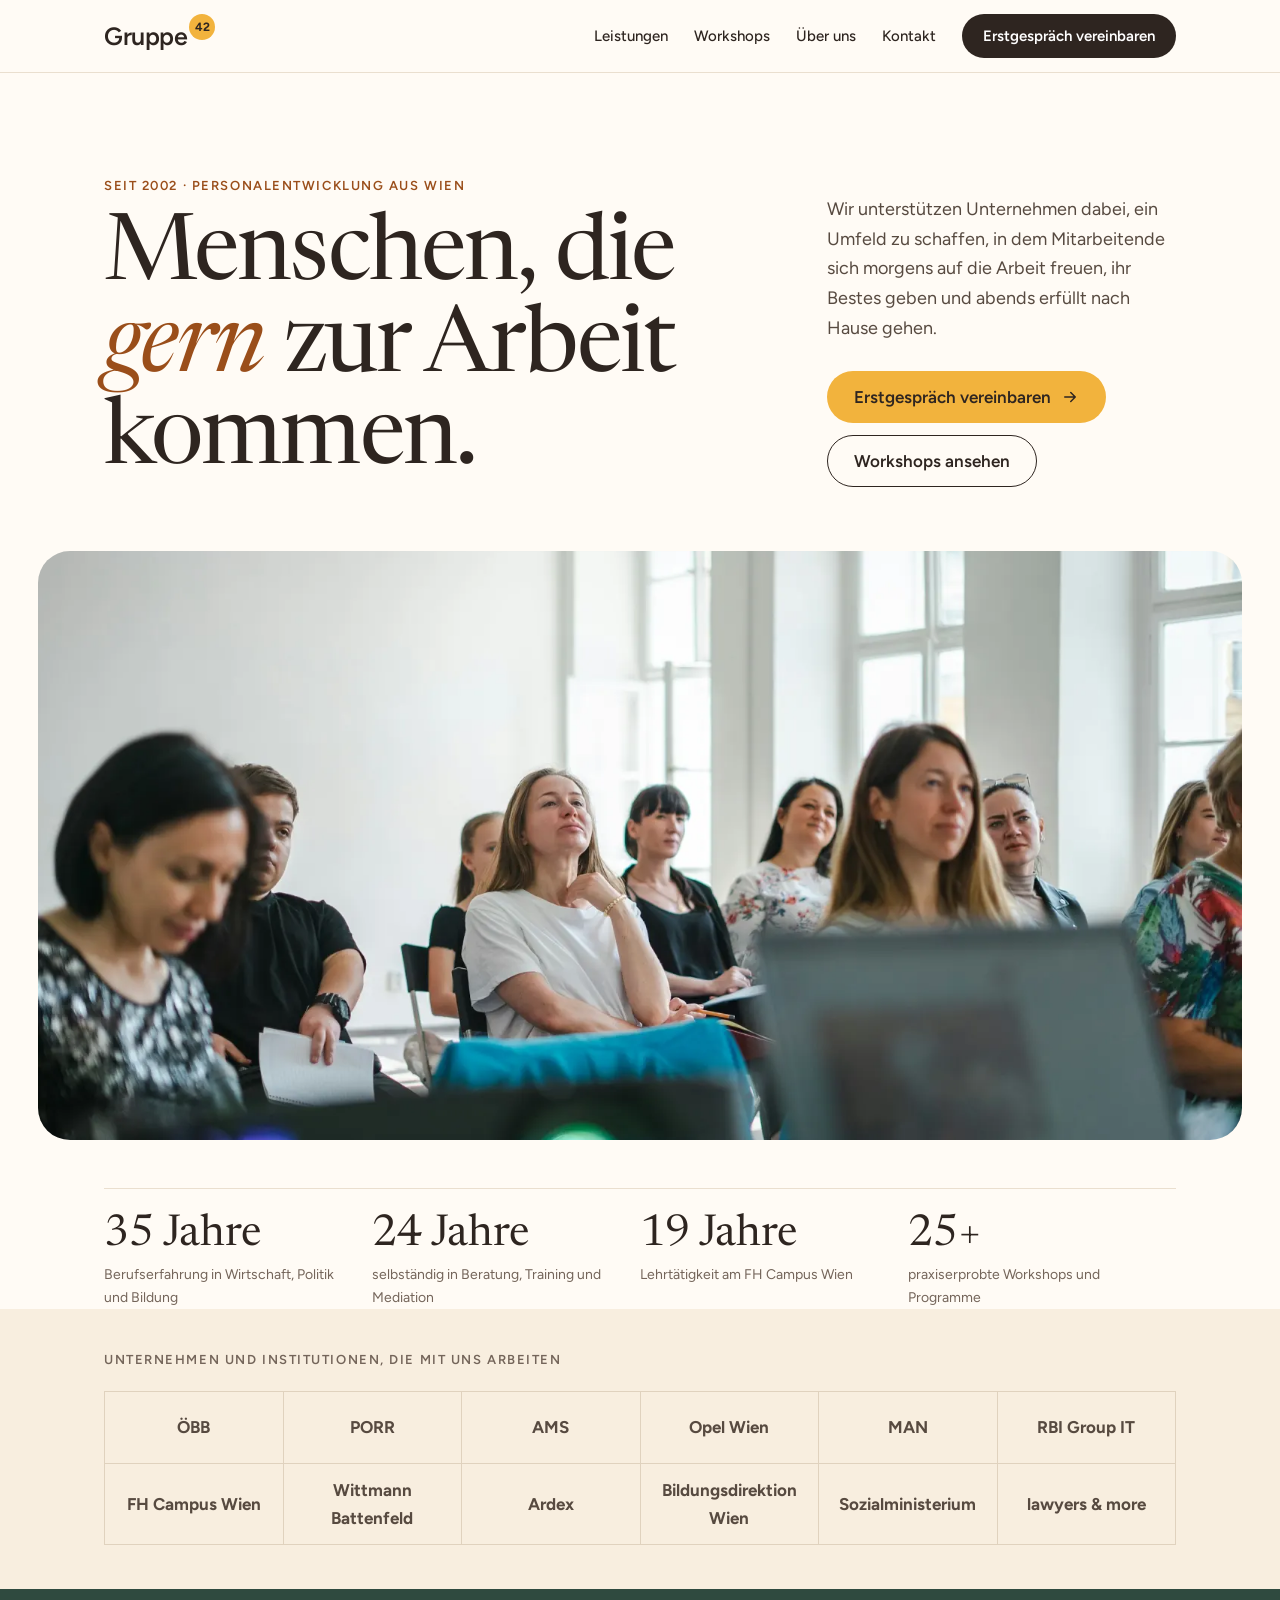
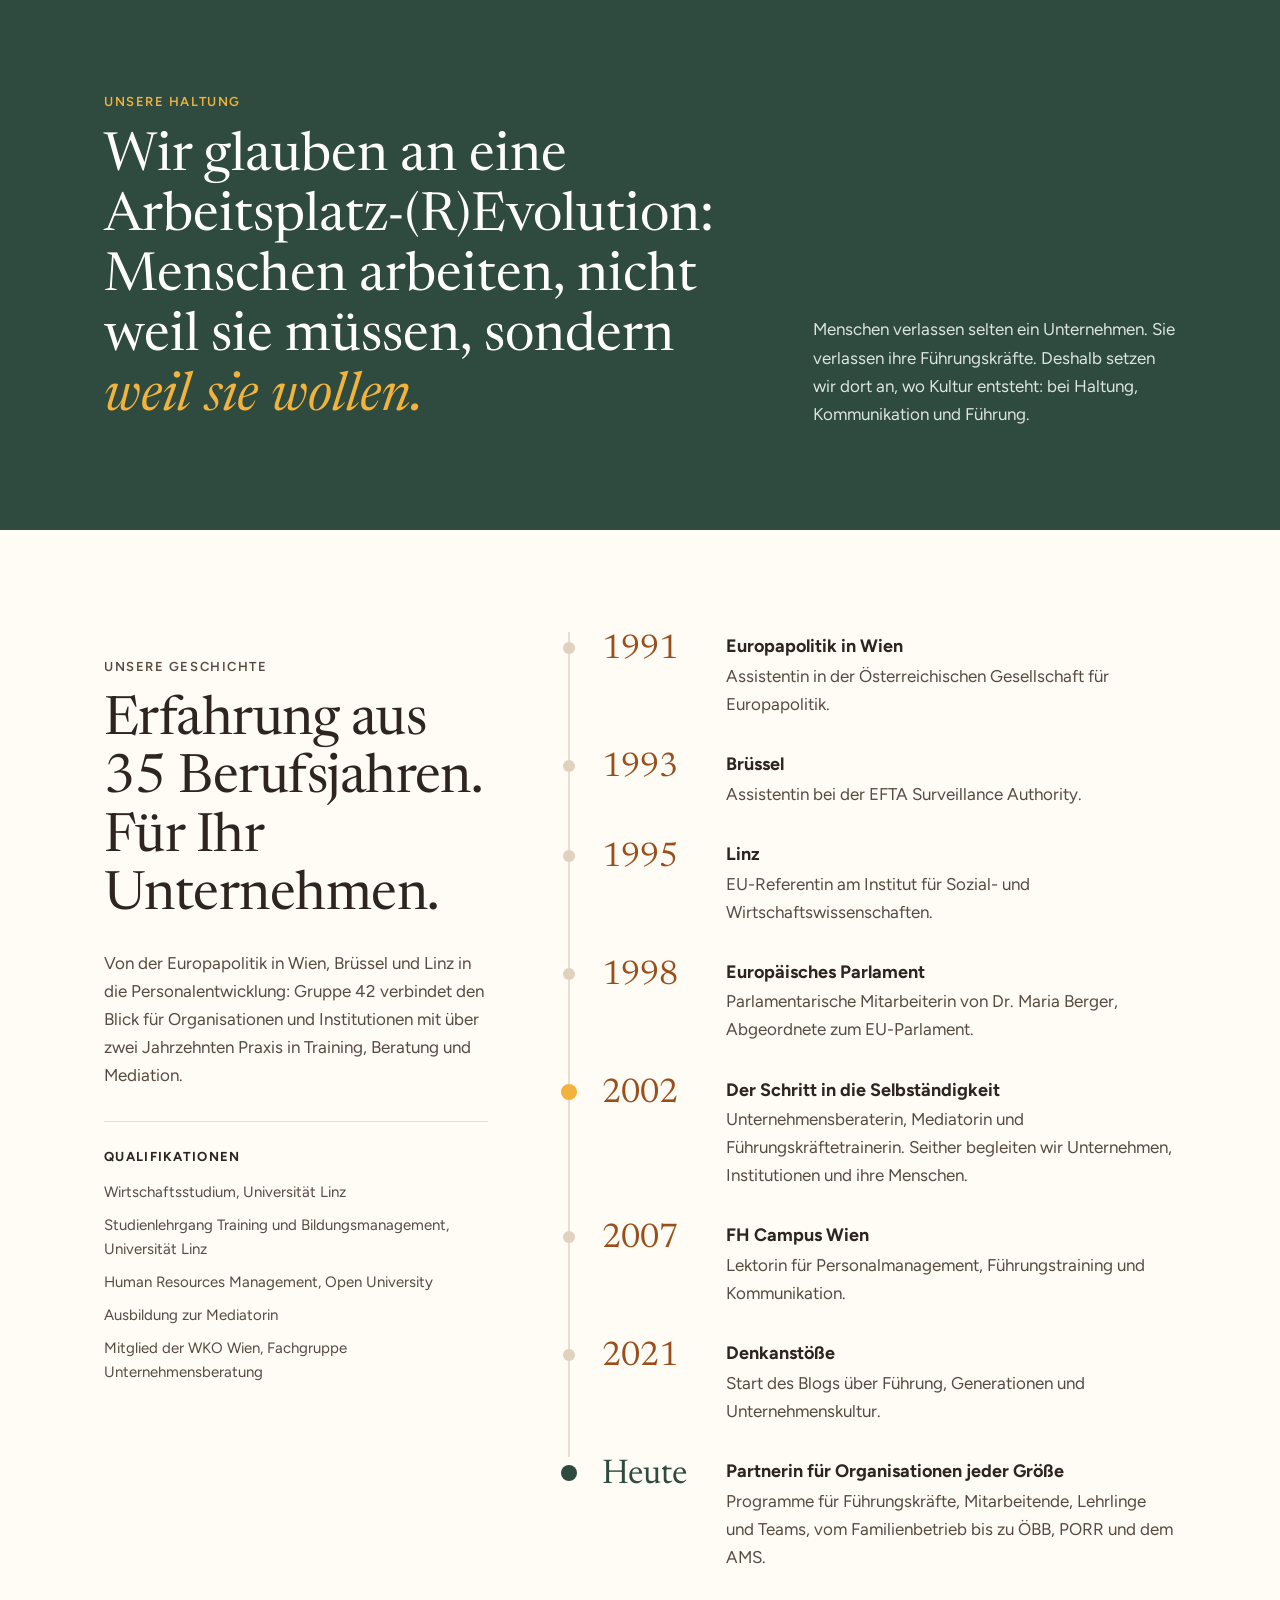
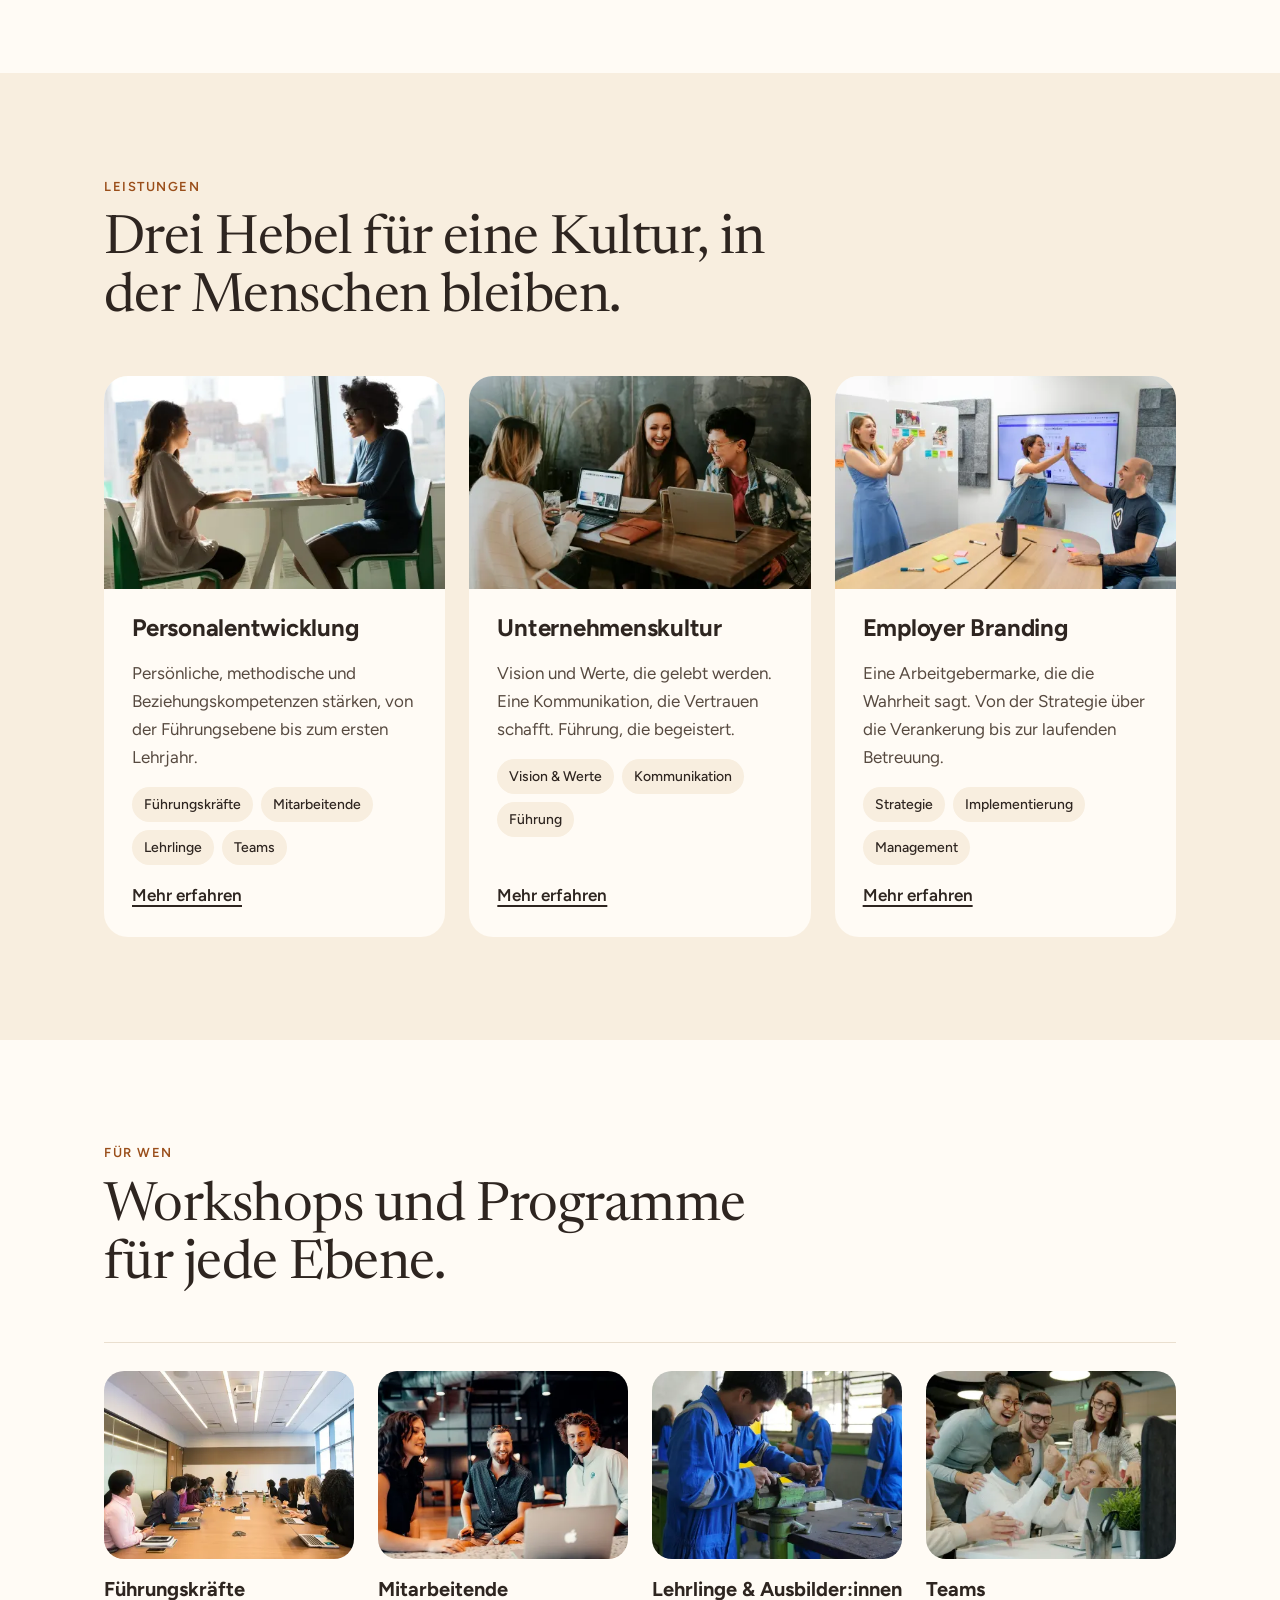
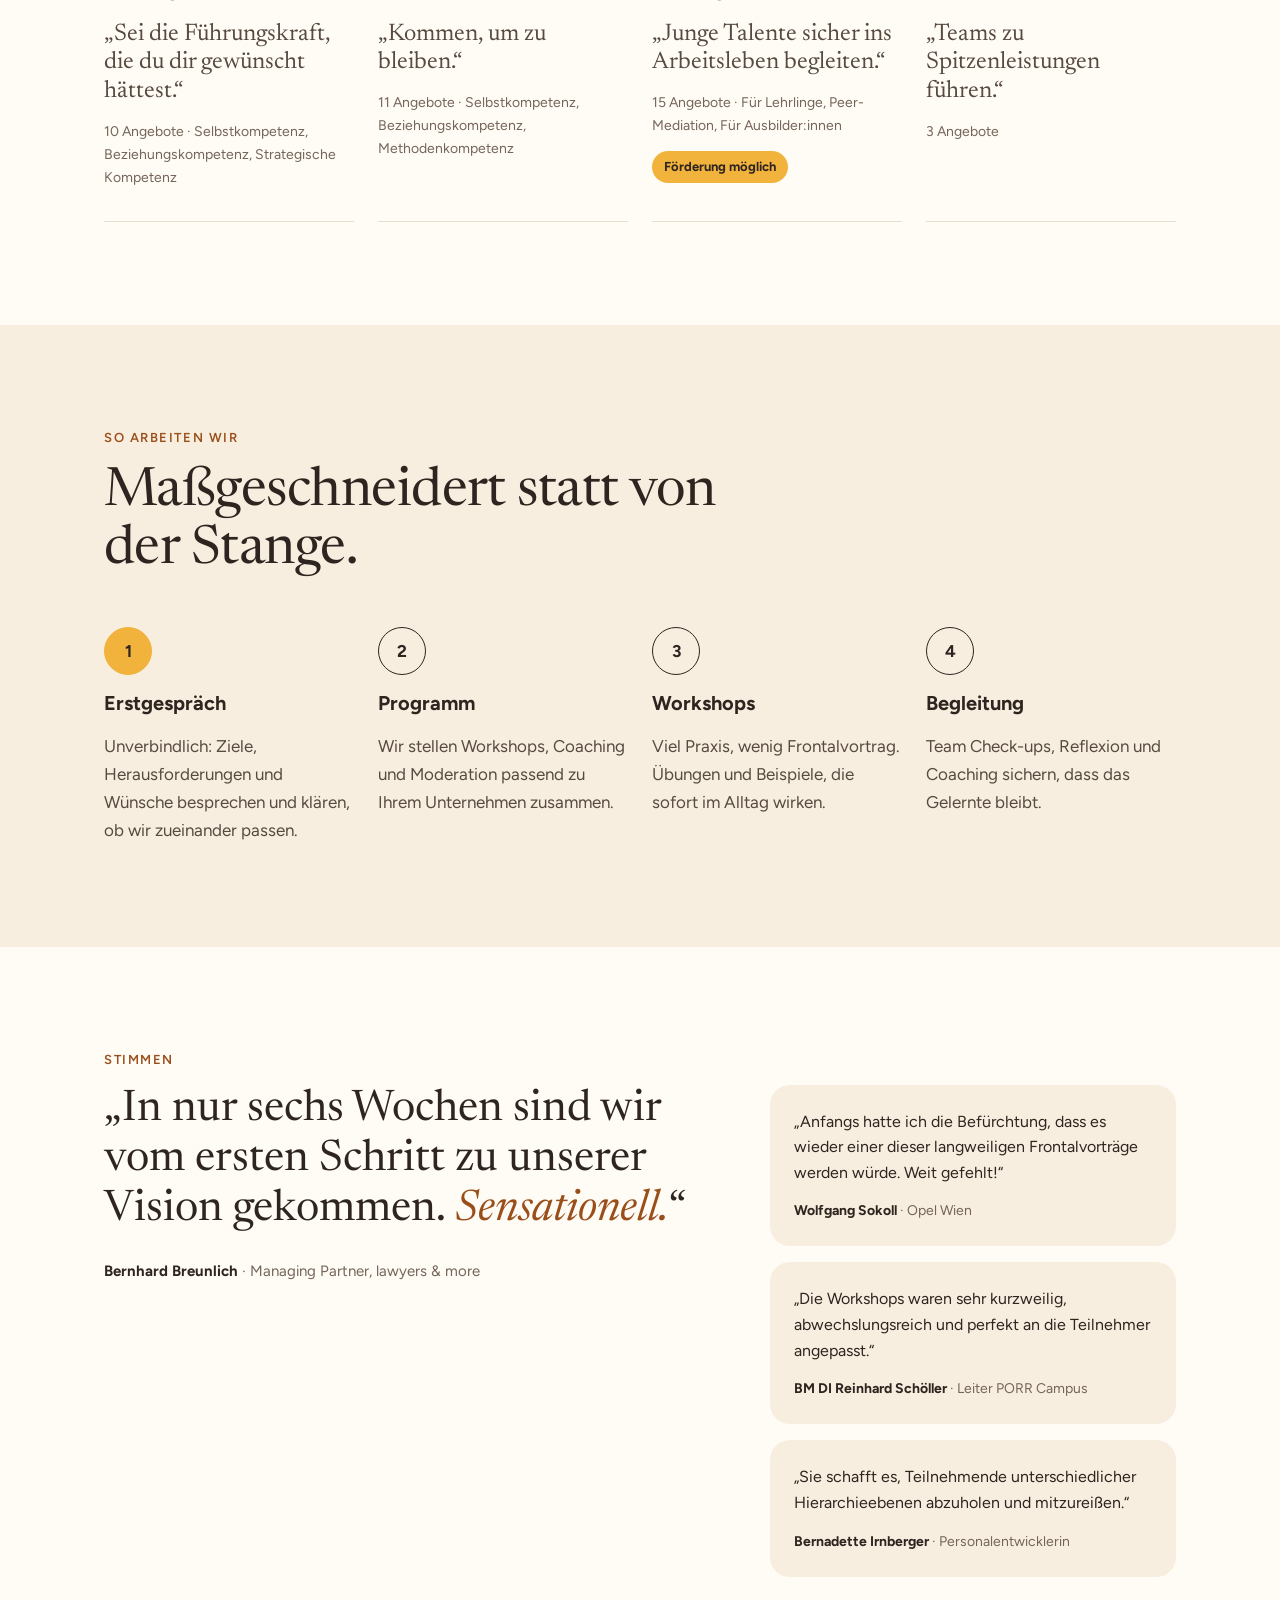
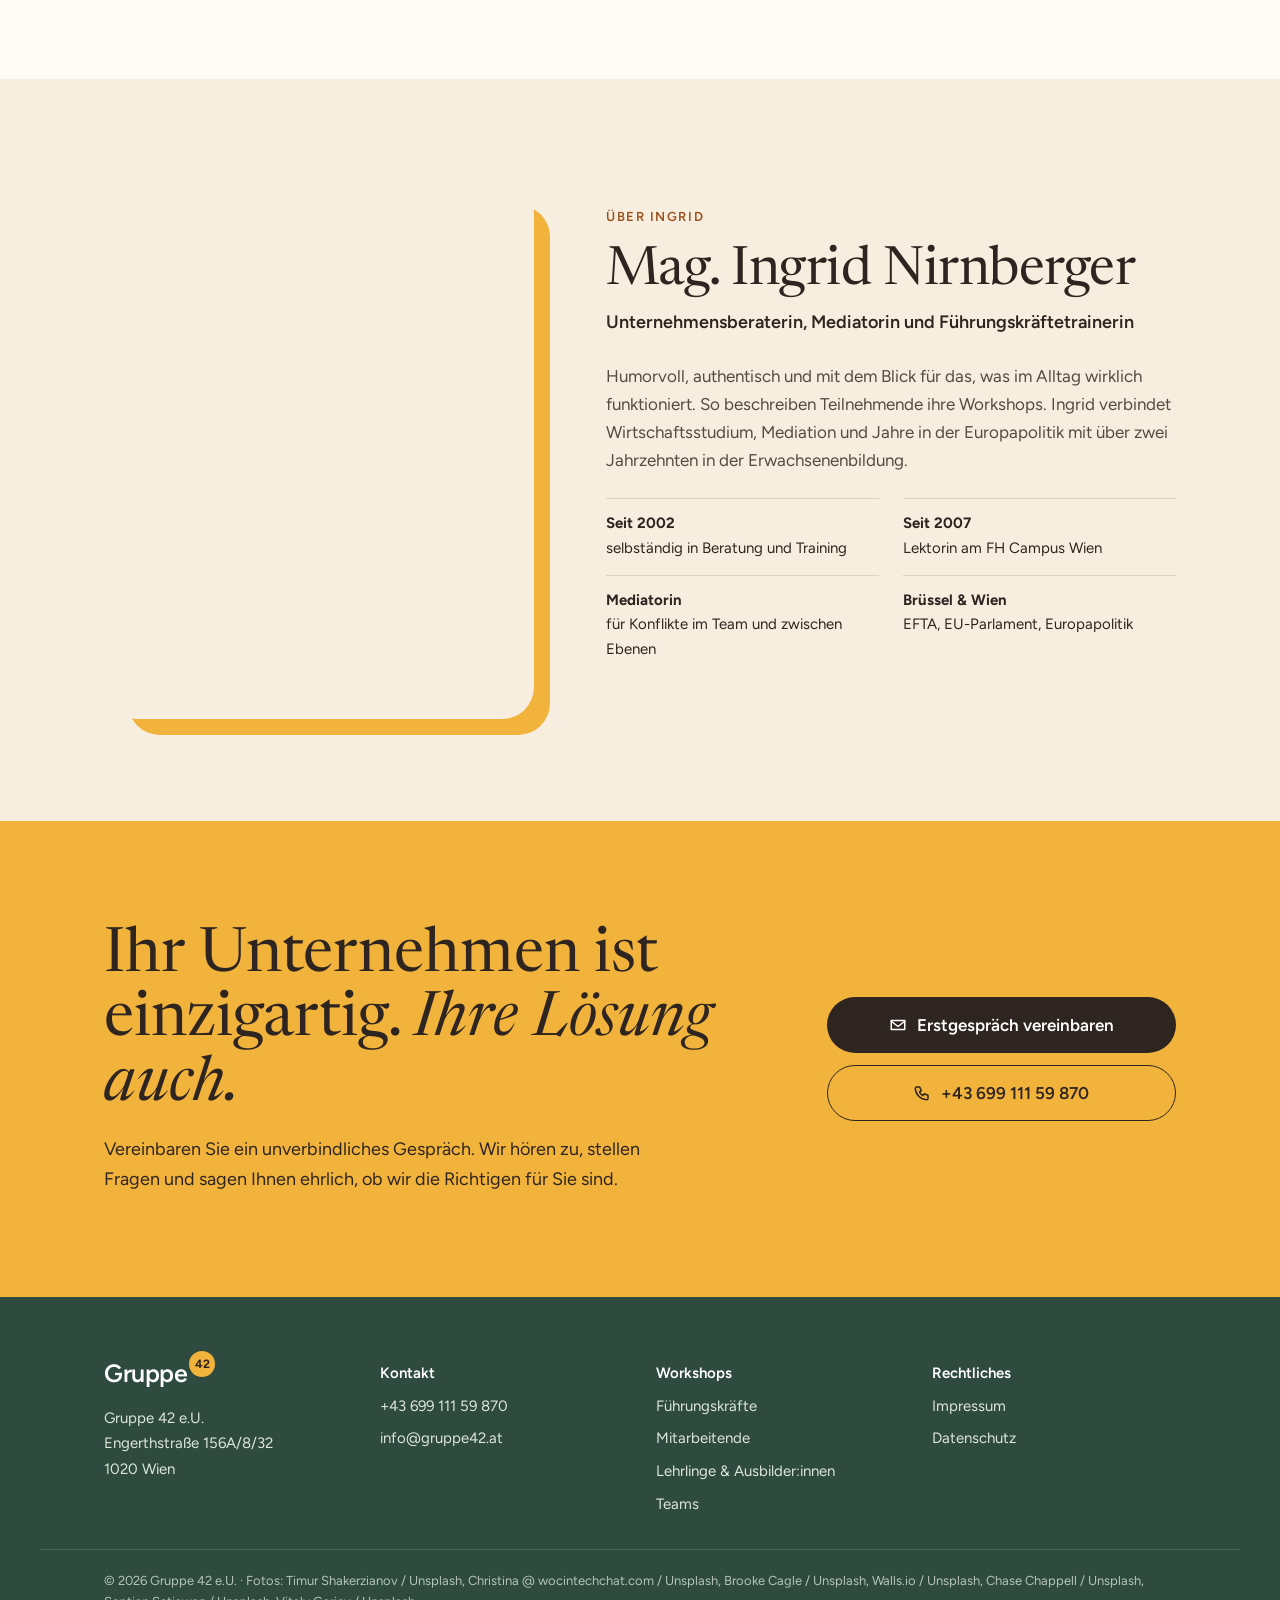
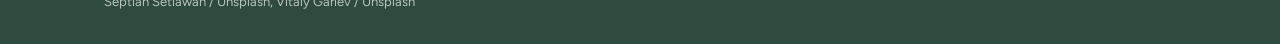
==== commit c50dbb36: "Build Gruppe 42 as indexable site so Lighthouse SEO passes Demo mode adds noindex, which dropped Lig" ====
--- a/public/index.html
+++ b/public/index.html
@@ -5,26 +5,27 @@
 <meta name="viewport" content="width=device-width, initial-scale=1">
 <title>Gruppe 42 – Menschen, die gern zur Arbeit kommen.</title>
 <meta name="description" content="Personalentwicklung, Unternehmenskultur und Employer Branding aus Wien. Workshops und Programme für Führungskräfte, Mitarbeitende, Lehrlinge und Teams, seit 200">
-<meta name="robots" content="noindex, nofollow">
-
+
+<link rel="canonical" href="https://gruppe42.seitenschwung.com/">
 <meta name="theme-color" content="#FFFBF5">
 <link rel="icon" href="favicon.svg" type="image/svg+xml">
 <link rel="preload" href="fonts/newsreader-latin-wght-normal.woff2" as="font" type="font/woff2" crossorigin>
 <link rel="preload" href="fonts/figtree-latin-wght-normal.woff2" as="font" type="font/woff2" crossorigin>
-<link rel="preload" as="image" href="img/hero-1200.webp" imagesrcset="img/hero-480.webp 480w, img/hero-800.webp 800w, img/hero-1200.webp 1200w, img/hero-1600.webp 1600w, img/hero-2000.webp 2000w" imagesizes="(min-width: 1360px) 1280px, 96vw" fetchpriority="high"><script type="application/ld+json">{"@context":"https://schema.org","@type":"ProfessionalService","name":"Gruppe 42 e.U.","description":"Personalentwicklung, Unternehmenskultur und Employer Branding aus Wien. Workshops und Programme für Führungskräfte, Mitarbeitende, Lehrlinge und Teams, seit 2002.","telephone":"+43 699 111 59 870","email":"info@gruppe42.at","image":"img/hero-2000.webp","address":{"@type":"PostalAddress","streetAddress":"Engerthstraße 156A/8/32","postalCode":"1020","addressLocality":"Wien","addressCountry":"AT"},"founder":{"@type":"Person","name":"Mag. Ingrid Nirnberger","jobTitle":"Unternehmensberaterin, Mediatorin und Führungskräftetrainerin"}}</script>
+<link rel="preload" as="image" href="img/hero-1200.webp" imagesrcset="img/hero-480.webp 480w, img/hero-800.webp 800w, img/hero-1200.webp 1200w, img/hero-1600.webp 1600w, img/hero-2000.webp 2000w" imagesizes="(min-width: 1360px) 1280px, 96vw" fetchpriority="high"><script type="application/ld+json">{"@context":"https://schema.org","@type":"ProfessionalService","name":"Gruppe 42 e.U.","description":"Personalentwicklung, Unternehmenskultur und Employer Branding aus Wien. Workshops und Programme für Führungskräfte, Mitarbeitende, Lehrlinge und Teams, seit 2002.","url":"https://gruppe42.seitenschwung.com","telephone":"+43 699 111 59 870","email":"info@gruppe42.at","image":"https://gruppe42.seitenschwung.com/img/hero-2000.webp","address":{"@type":"PostalAddress","streetAddress":"Engerthstraße 156A/8/32","postalCode":"1020","addressLocality":"Wien","addressCountry":"AT"},"founder":{"@type":"Person","name":"Mag. Ingrid Nirnberger","jobTitle":"Unternehmensberaterin, Mediatorin und Führungskräftetrainerin"}}</script>
 <meta property="og:type" content="website">
 <meta property="og:locale" content="de_AT">
 <meta property="og:site_name" content="Gruppe 42">
 <meta property="og:title" content="Gruppe 42 – Menschen, die gern zur Arbeit kommen.">
 <meta property="og:description" content="Personalentwicklung, Unternehmenskultur und Employer Branding aus Wien. Workshops und Programme für Führungskräfte, Mitarbeitende, Lehrlinge und Teams, seit 200">
-<meta property="og:image" content="img/hero-1200.webp">
+<meta property="og:url" content="https://gruppe42.seitenschwung.com/">
+<meta property="og:image" content="https://gruppe42.seitenschwung.com/img/hero-1200.webp">
 <meta name="twitter:card" content="summary_large_image">
 <style>@font-face{font-family:"Newsreader";src:url("fonts/newsreader-latin-wght-normal.woff2") format("woff2");font-weight:400 600;font-style:normal;font-display:swap}@font-face{font-family:"Newsreader";src:url("fonts/newsreader-latin-wght-italic.woff2") format("woff2");font-weight:400 600;font-style:italic;font-display:swap}@font-face{font-family:"Figtree";src:url("fonts/figtree-latin-wght-normal.woff2") format("woff2");font-weight:400 700;font-style:normal;font-display:swap}:root{--honig:#F2B33D;--honig-hell:#FCE7B8;--creme:#FFFBF5;--sand:#F8EEDF;--espresso:#2E2520;--text-2:#574A40;--stein:#74655A;--terrakotta:#9A4E1A;--wald:#2F4A3F;--wald-linie:#456356;--salbei:#DCE6DE;--salbei-2:#B5C4B9;--linie:#EADFCF;--linie-2:#E0D2BE;--titel:"Newsreader",Georgia,serif;--text:"Figtree",system-ui,-apple-system,"Segoe UI",sans-serif;--breite:1200px;--rand:clamp(20px,5vw,64px);--abstand:clamp(64px,8vw,112px)}*,*::before,*::after{box-sizing:border-box}html{-webkit-text-size-adjust:100%;scroll-behavior:smooth;scroll-padding-top:88px}@media (prefers-reduced-motion:reduce){html{scroll-behavior:auto}}body{margin:0;background:var(--creme);color:var(--espresso);font-family:var(--text);font-size:17px;line-height:1.65}img{max-width:100%;height:auto;display:block}picture{display:contents}a{color:var(--espresso);text-underline-offset:4px}a:hover{color:var(--terrakotta)}:focus-visible{outline:3px solid var(--espresso);outline-offset:3px;border-radius:4px}h1,h2,h3,p,ul,ol,figure,blockquote{margin:0}em{font-style:italic;color:var(--terrakotta)}.sr-only{position:absolute;width:1px;height:1px;overflow:hidden;clip:rect(0 0 0 0);white-space:nowrap}.skip-link{position:absolute;left:16px;top:-60px;z-index:50;padding:10px 16px;background:var(--espresso);color:#fff;border-radius:8px}.skip-link:focus{top:12px;color:#fff}.container{max-width:var(--breite);margin:0 auto;padding-inline:var(--rand)}.abschnitt{padding-block:var(--abstand)}.sand{background:var(--sand)}.kicker{font-size:13px;font-weight:600;letter-spacing:.12em;text-transform:uppercase;color:var(--terrakotta);margin-bottom:14px}.titel-gross,.titel{font-family:var(--titel);font-weight:400;letter-spacing:-.01em}.titel{font-size:clamp(34px,4.4vw,54px);line-height:1.08}.leise{color:var(--text-2)}.kopfzeile{display:flex;flex-wrap:wrap;justify-content:space-between;align-items:flex-end;gap:16px 40px;margin-bottom:48px}.kopfzeile>div{max-width:680px}.textlink{font-weight:600;text-decoration-thickness:2px}.entwurf{background:var(--espresso);color:var(--honig-hell);font-size:14px;text-align:center;padding:8px 16px}.knopf{display:inline-flex;align-items:center;justify-content:center;gap:10px;min-height:52px;padding:0 26px;border-radius:999px;font-weight:600;text-decoration:none;border:1.5px solid transparent;transition:background-color .2s,color .2s,border-color .2s}.knopf .icon{width:18px;height:18px}.knopf-honig{background:var(--honig);color:var(--espresso)}.knopf-honig:hover{background:#E8A52A;color:var(--espresso)}.knopf-dunkel{background:var(--espresso);color:#fff}.knopf-dunkel:hover{background:#4A3D35;color:#fff}.knopf-rand{border-color:var(--espresso);color:var(--espresso)}.knopf-rand:hover{background:var(--espresso);color:#fff}.knoepfe{display:flex;flex-wrap:wrap;gap:12px}.icon{width:20px;height:20px;flex:none}.kopf{position:sticky;top:0;z-index:20;background:rgba(255,251,245,.94);backdrop-filter:blur(8px);border-bottom:1px solid var(--linie)}.kopf-innen{display:flex;flex-wrap:wrap;align-items:center;justify-content:space-between;gap:10px 28px;padding-block:14px}.marke{display:inline-flex;align-items:flex-start;gap:2px;text-decoration:none;color:var(--espresso);font-size:25px;font-weight:600;letter-spacing:-.02em;line-height:1}.marke:hover{color:var(--espresso)}.marke-zahl{display:inline-flex;align-items:center;justify-content:center;width:26px;height:26px;margin-top:-10px;border-radius:999px;background:var(--honig);font-size:12px;font-weight:700;letter-spacing:0}.hauptnav ul{display:flex;flex-wrap:wrap;align-items:center;gap:4px 26px;list-style:none;padding:0;font-size:15px;font-weight:500}.hauptnav a{text-decoration:none;padding-block:6px}.hauptnav a[aria-current="page"]{box-shadow:inset 0 -3px 0 var(--honig)}.hauptnav .knopf{min-height:44px;padding:0 20px}@media (max-width:860px){.kopf{position:static}.hauptnav{width:100%}.hauptnav ul{gap:2px 18px}.hauptnav li:last-child{width:100%;margin-top:6px}.hauptnav .knopf{width:100%}}.hero-text{display:flex;flex-wrap:wrap;align-items:flex-end;justify-content:space-between;gap:32px 64px;padding-block:clamp(48px,8vw,112px) clamp(36px,5vw,64px)}.hero-text>div:first-child{flex:2 1 560px;min-width:0}.hero-text>div:last-child{flex:1 1 300px;min-width:0;max-width:420px}.hero h1{font-family:var(--titel);font-weight:400;font-size:clamp(46px,7.2vw,100px);line-height:1;letter-spacing:-.02em}.hero-lead{font-size:18px;color:var(--text-2);margin-bottom:28px}.hero-bild{max-width:1360px;margin:0 auto;padding-inline:clamp(12px,3vw,40px)}.hero-bild img{width:100%;height:clamp(300px,46vw,640px);object-fit:cover;border-radius:32px}.zahlen{display:grid;grid-template-columns:repeat(auto-fit,minmax(220px,1fr));border-top:1px solid var(--linie);margin-top:48px;list-style:none;padding:0}.zahlen li{padding:24px 24px 0 0}.zahlen strong{display:block;font-family:var(--titel);font-weight:400;font-size:44px;line-height:1}.zahlen span{display:block;margin-top:6px;font-size:14px;color:var(--stein)}.referenzen{padding-block:40px 44px}.referenzen-titel{font-size:13px;font-weight:600;letter-spacing:.12em;text-transform:uppercase;color:var(--stein);margin-bottom:20px}.referenzen ul{display:grid;grid-template-columns:repeat(auto-fit,minmax(160px,1fr));list-style:none;padding:0;border-top:1px solid var(--linie-2);border-left:1px solid var(--linie-2)}.referenzen li{display:flex;align-items:center;justify-content:center;min-height:72px;padding:12px;text-align:center;font-size:17px;font-weight:700;color:var(--text-2);border-right:1px solid var(--linie-2);border-bottom:1px solid var(--linie-2)}.haltung{background:var(--wald);color:#fff}.haltung .container{display:flex;flex-wrap:wrap;gap:40px 64px;align-items:flex-end}.haltung .kicker{color:var(--honig)}.haltung-zitat{flex:2 1 520px;min-width:0}.haltung-zitat p:not(.kicker){font-family:var(--titel);font-size:clamp(32px,4.2vw,54px);line-height:1.12}.haltung-zitat em{color:var(--honig)}.haltung-neben{flex:1 1 300px;min-width:0;color:var(--salbei)}.geschichte .container{display:flex;flex-wrap:wrap;gap:48px 80px;align-items:flex-start}.geschichte-intro{flex:1 1 340px;min-width:0;max-width:440px}.geschichte-intro>p{margin-top:24px;color:var(--text-2)}.qualifikationen{margin-top:32px;padding-top:24px;border-top:1px solid var(--linie)}.qualifikationen h3{font-size:13px;font-weight:700;letter-spacing:.1em;text-transform:uppercase;margin-bottom:12px}.qualifikationen ul{list-style:none;padding:0;display:grid;gap:8px;font-size:15px;color:var(--text-2)}.zeitleiste{flex:2 1 520px;min-width:0;list-style:none;padding:0}.zeitleiste li{position:relative;display:flex;flex-wrap:wrap;gap:4px 28px;padding:0 0 32px 32px;border-left:2px solid var(--linie)}.zeitleiste li:last-child{padding-bottom:0;border-left-color:transparent}.zeitleiste li::before{content:"";position:absolute;left:-7px;top:10px;width:12px;height:12px;border-radius:999px;background:var(--linie-2)}.zeitleiste li.hervor::before{left:-9px;top:8px;width:16px;height:16px;background:var(--honig)}.zeitleiste li:last-child::before{left:-9px;top:8px;width:16px;height:16px;background:var(--wald)}.zeitleiste-jahr{flex:0 0 96px;font-family:var(--titel);font-size:34px;line-height:1.1;color:var(--terrakotta)}.zeitleiste li:last-child .zeitleiste-jahr{color:var(--wald)}.zeitleiste-text{flex:1 1 260px;min-width:0}.zeitleiste-text strong{display:block;font-size:18px}.zeitleiste-text span{color:var(--text-2)}.karten{display:grid;grid-template-columns:repeat(auto-fit,minmax(290px,1fr));gap:24px;list-style:none;padding:0}.karte{display:flex;flex-direction:column;background:var(--creme);border-radius:24px;overflow:hidden}.karte img{width:100%;aspect-ratio:16 / 10;object-fit:cover}.karte-inhalt{display:flex;flex-direction:column;gap:16px;padding:24px 28px 28px;flex:1}.karte h3{font-size:24px;line-height:1.25;font-weight:700;letter-spacing:-.01em}.karte p{color:var(--text-2)}.karte .textlink{margin-top:auto}.schlagworte{display:flex;flex-wrap:wrap;gap:8px;list-style:none;padding:0}.schlagworte li{font-size:14px;font-weight:500;padding:6px 12px;border-radius:999px;background:var(--sand)}.zielgruppen{display:grid;grid-template-columns:repeat(auto-fit,minmax(250px,1fr));border-top:1px solid var(--linie);list-style:none;padding:0;column-gap:24px}.zielgruppe a{display:flex;flex-direction:column;gap:14px;padding:28px 0 32px;text-decoration:none;color:var(--espresso);border-bottom:1px solid var(--linie);height:100%}.zielgruppe img{width:100%;aspect-ratio:4 / 3;object-fit:cover;border-radius:20px}.zielgruppe-titel{font-size:20px;font-weight:700}.zielgruppe-teaser{font-family:var(--titel);font-size:24px;line-height:1.2;color:var(--text-2)}.zielgruppe-info{font-size:14px;color:var(--stein)}.zielgruppe a:hover .zielgruppe-titel{color:var(--terrakotta)}.plakette{align-self:flex-start;font-size:13px;font-weight:700;padding:5px 12px;border-radius:999px;background:var(--honig);color:var(--espresso)}.schritte{display:grid;grid-template-columns:repeat(auto-fit,minmax(230px,1fr));gap:24px;list-style:none;padding:0;counter-reset:schritt}.schritte li{display:flex;flex-direction:column;gap:12px;counter-increment:schritt}.schritte li::before{content:counter(schritt);display:inline-flex;align-items:center;justify-content:center;width:48px;height:48px;border-radius:999px;border:1.5px solid var(--espresso);font-weight:700}.schritte li:first-child::before{background:var(--honig);border-color:var(--honig)}.schritte strong{font-size:20px}.schritte span{color:var(--text-2)}.stimmen{display:flex;flex-wrap:wrap;gap:48px;align-items:flex-start}.stimme-haupt{flex:3 1 520px;min-width:0}.stimme-haupt blockquote{font-family:var(--titel);font-size:clamp(30px,3.4vw,44px);line-height:1.15}.stimme-weitere{flex:2 1 340px;min-width:0;display:grid;gap:16px}.stimme-karte{padding:24px;border-radius:20px;background:var(--sand)}.stimme-karte blockquote{font-size:16px;line-height:1.6}figcaption{margin-top:14px;font-size:14px;color:var(--stein)}figcaption strong{color:var(--espresso);font-weight:700}.stimme-haupt figcaption{margin-top:24px;font-size:15px}.person .container{display:flex;flex-wrap:wrap;gap:48px 72px;align-items:center}.person-bild{flex:1 1 300px;min-width:0;max-width:440px;position:relative}.person-bild::before{content:"";position:absolute;inset:24px -16px -16px 24px;border-radius:32px;background:var(--honig)}.person-bild img,.person-bild .platzhalter{position:relative;width:100%;aspect-ratio:4 / 5;object-fit:cover;border-radius:32px}.person-text{flex:1 1 440px;min-width:0}.person-rolle{margin:8px 0 24px;font-size:18px;font-weight:600}.person-text>p:not(.kicker):not(.person-rolle){color:var(--text-2);margin-bottom:24px}.fakten{display:grid;grid-template-columns:repeat(auto-fit,minmax(220px,1fr));gap:14px 24px;list-style:none;padding:0;font-size:15px;margin-bottom:32px}.fakten li{padding-top:12px;border-top:1px solid var(--linie-2)}.fakten strong{display:block}.platzhalter{background:var(--sand)}.kontaktband{background:var(--honig)}.kontaktband .container{display:flex;flex-wrap:wrap;gap:32px 64px;align-items:center;justify-content:space-between}.kontaktband-text{flex:2 1 480px;min-width:0}.kontaktband h2{font-family:var(--titel);font-weight:400;font-size:clamp(36px,5vw,62px);line-height:1.04}.kontaktband h2 em{color:var(--espresso)}.kontaktband p{margin-top:18px;max-width:560px;font-size:18px}.kontaktband .knoepfe{flex:1 1 260px;min-width:0;flex-direction:column}.kontaktband .knopf{min-height:56px}.seitenkopf{background:var(--sand)}.brotkrumen{font-size:14px;color:var(--stein);padding-top:28px;margin-bottom:clamp(28px,5vw,56px)}.brotkrumen ol{display:flex;flex-wrap:wrap;gap:6px;list-style:none;padding:0}.brotkrumen li + li::before{content:"/";margin-right:6px}.brotkrumen a{color:var(--stein)}.seitenkopf-inhalt{display:flex;flex-wrap:wrap;align-items:center;gap:40px 64px;padding-bottom:clamp(56px,7vw,88px)}.seitenkopf-text{flex:2 1 520px;min-width:0}.seitenkopf h1{font-family:var(--titel);font-weight:400;font-size:clamp(42px,5.6vw,74px);line-height:1.04;letter-spacing:-.01em}.seitenkopf-text>p:last-child{margin-top:28px;max-width:620px;font-size:clamp(18px,1.6vw,20px);color:var(--text-2)}.seitenkopf-bild{flex:1 1 360px;min-width:0;position:relative;padding:0 0 24px 24px}.seitenkopf-bild::before{content:"";position:absolute;left:0;bottom:0;width:60%;height:70%;border-radius:28px;background:var(--honig)}.seitenkopf-bild img{position:relative;width:100%;aspect-ratio:4 / 3;object-fit:cover;border-radius:28px}.filter{display:flex;flex-wrap:wrap;gap:8px}.filter[hidden]{display:none}.filter button{min-height:44px;padding:0 18px;border-radius:999px;font:inherit;font-size:15px;font-weight:600;cursor:pointer;background:var(--creme);color:var(--espresso);border:1.5px solid var(--linie-2)}.filter button[aria-pressed="true"]{background:var(--espresso);color:#fff;border-color:var(--espresso)}.workshops{display:grid;grid-template-columns:repeat(auto-fill,minmax(290px,1fr));gap:20px;list-style:none;padding:0}.workshops li[hidden]{display:none}.workshop{display:flex;flex-direction:column;gap:12px;padding:28px;border-radius:24px;border:1px solid var(--linie);background:var(--creme);height:100%}.workshop-kat{font-size:12px;font-weight:700;letter-spacing:.1em;text-transform:uppercase;color:var(--terrakotta)}.workshop h3{font-size:21px;line-height:1.3;font-weight:700;letter-spacing:-.01em}.workshop p{font-size:15px;line-height:1.6;color:var(--text-2)}.workshop-fuss{margin-top:auto;padding-top:16px;border-top:1px solid var(--linie);display:flex;justify-content:space-between;align-items:center;gap:12px;font-size:14px}.workshop-fuss span{color:var(--stein)}.foerderung{display:flex;gap:16px;align-items:center;margin-top:32px;padding:18px 22px;border-radius:16px;background:var(--honig-hell)}.foerderung strong{font-family:var(--titel);font-weight:400;font-size:34px;line-height:1;white-space:nowrap}.rahmen{background:var(--wald);color:#fff}.rahmen .titel em{color:var(--honig)}.rahmen ul{display:grid;grid-template-columns:repeat(auto-fit,minmax(240px,1fr));gap:32px;list-style:none;padding:0;margin-top:40px}.rahmen li{border-top:2px solid var(--honig);padding-top:18px;color:var(--salbei)}.rahmen strong{display:block;font-size:18px;color:#fff;margin-bottom:8px}.zitat-gross blockquote{max-width:900px;font-family:var(--titel);font-size:clamp(30px,3.4vw,44px);line-height:1.15}.abschnitte{display:grid;grid-template-columns:repeat(auto-fit,minmax(280px,1fr));gap:24px;list-style:none;padding:0;counter-reset:abschnitt}.abschnitte li{padding:28px;border-radius:24px;background:var(--creme);border:1px solid var(--linie);counter-increment:abschnitt}.abschnitte li::before{content:"0" counter(abschnitt);display:block;font-family:var(--titel);font-size:34px;color:var(--terrakotta);margin-bottom:8px}.abschnitte h2{font-size:22px;font-weight:700}.abschnitte .untertitel{font-family:var(--titel);font-style:italic;font-size:20px;margin:6px 0 12px}.abschnitte p:last-child{color:var(--text-2)}.rechtliches h1{font-family:var(--titel);font-weight:400;font-size:clamp(40px,5vw,60px);margin-bottom:32px}.rechtstext{max-width:760px}.rechtstext h2{font-family:var(--titel);font-weight:500;font-size:26px;margin:36px 0 12px}.rechtstext p,.rechtstext ul{margin-bottom:14px}.fuss{background:var(--wald);color:var(--salbei);font-size:15px}.fuss a{color:var(--salbei);text-decoration:none}.fuss a:hover{color:#fff;text-decoration:underline}.fuss-innen{display:grid;grid-template-columns:repeat(auto-fit,minmax(200px,1fr));gap:32px;padding-block:64px 32px}.fuss .marke{color:#fff}.fuss .marke-zahl{color:var(--espresso)}.fuss address{font-style:normal;margin-top:16px;line-height:1.7}.fuss h2{font-size:15px;font-weight:600;color:#fff;margin-bottom:8px}.fuss ul{list-style:none;padding:0;display:grid;gap:8px}.fuss-unten{border-top:1px solid var(--wald-linie);padding-block:20px 32px;font-size:13px;color:var(--salbei-2)}</style>
 <script src="js/main.js?v=186d79c0" defer></script>
 </head>
 <body>
 <a class="skip-link" href="#inhalt">Zum Inhalt springen</a>
-<div class="entwurf" role="note">Entwurf der neuen Website für Gruppe 42, erstellt von Seitenschwung</div>
+
 <header class="kopf">
   <div class="container kopf-innen">
     <a class="marke" href="./" aria-current="page" aria-label="Gruppe 42, Startseite">Gruppe<span class="marke-zahl">42</span></a>
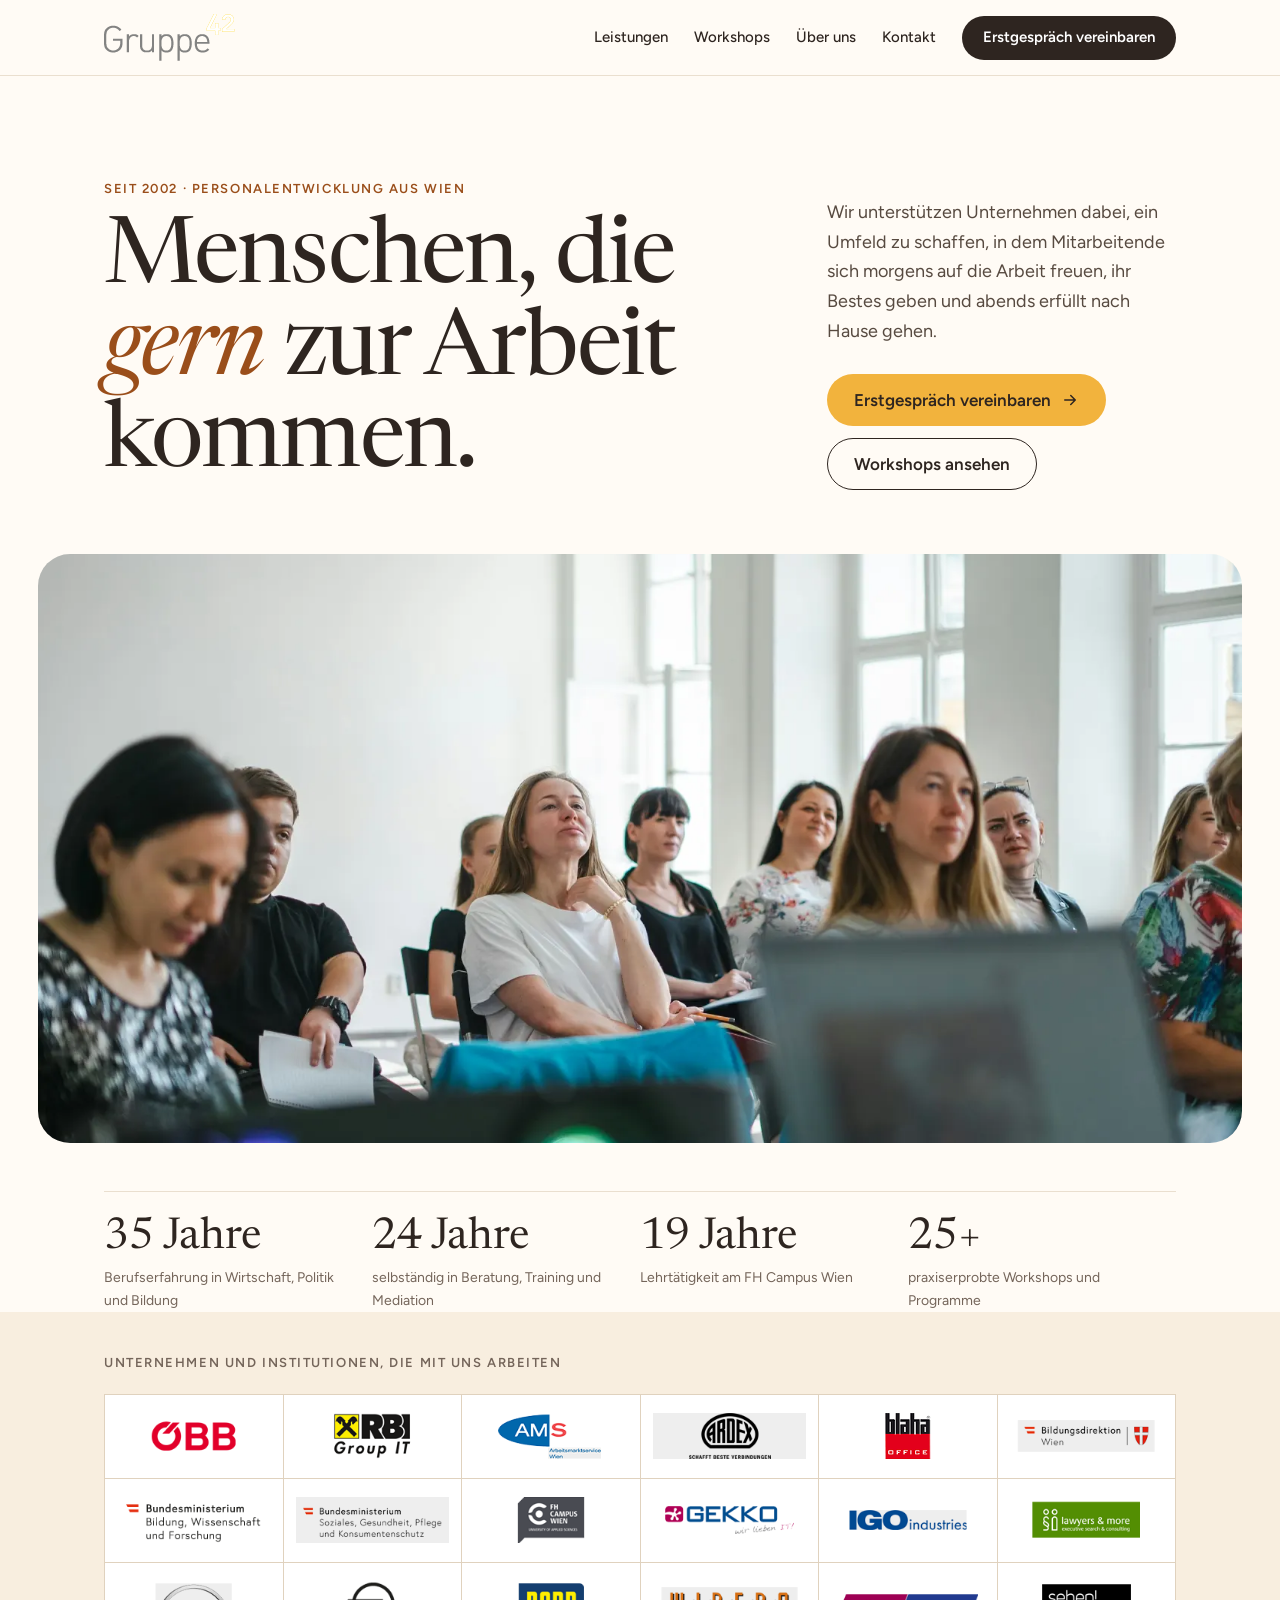
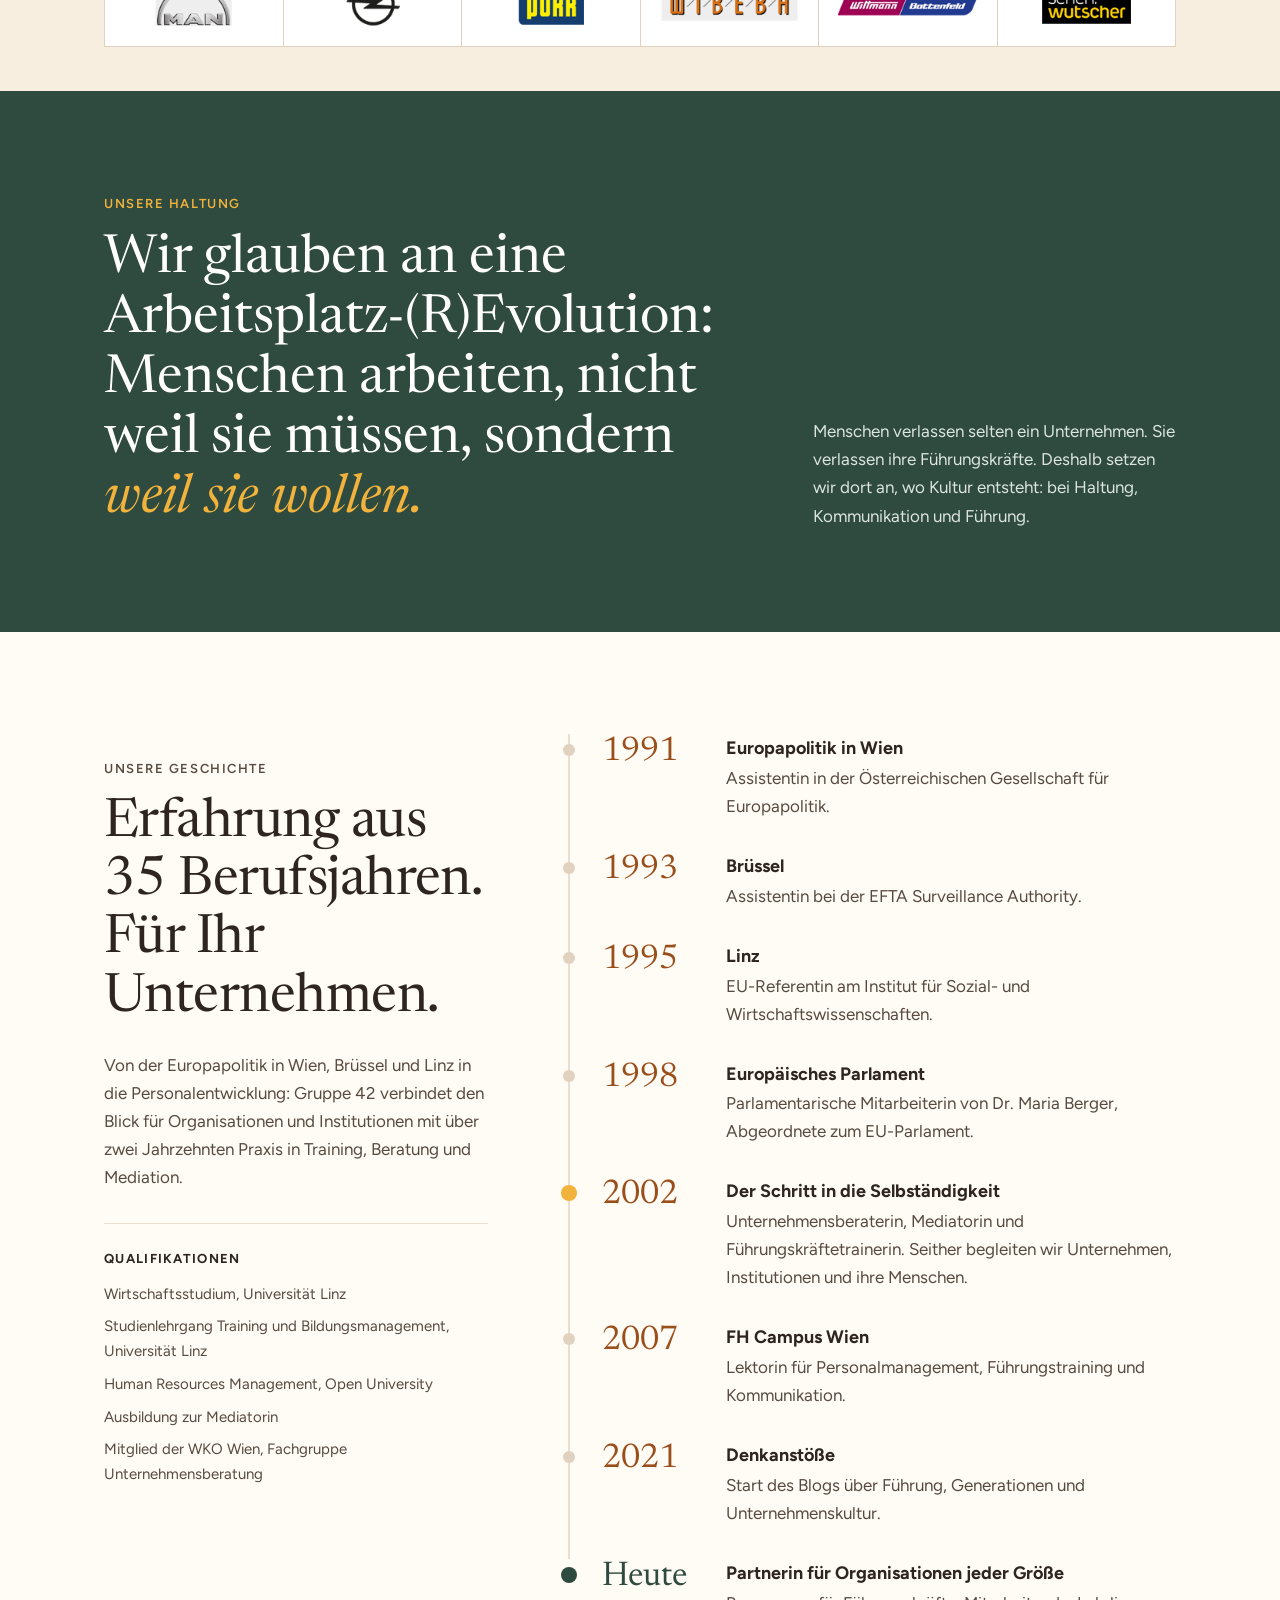
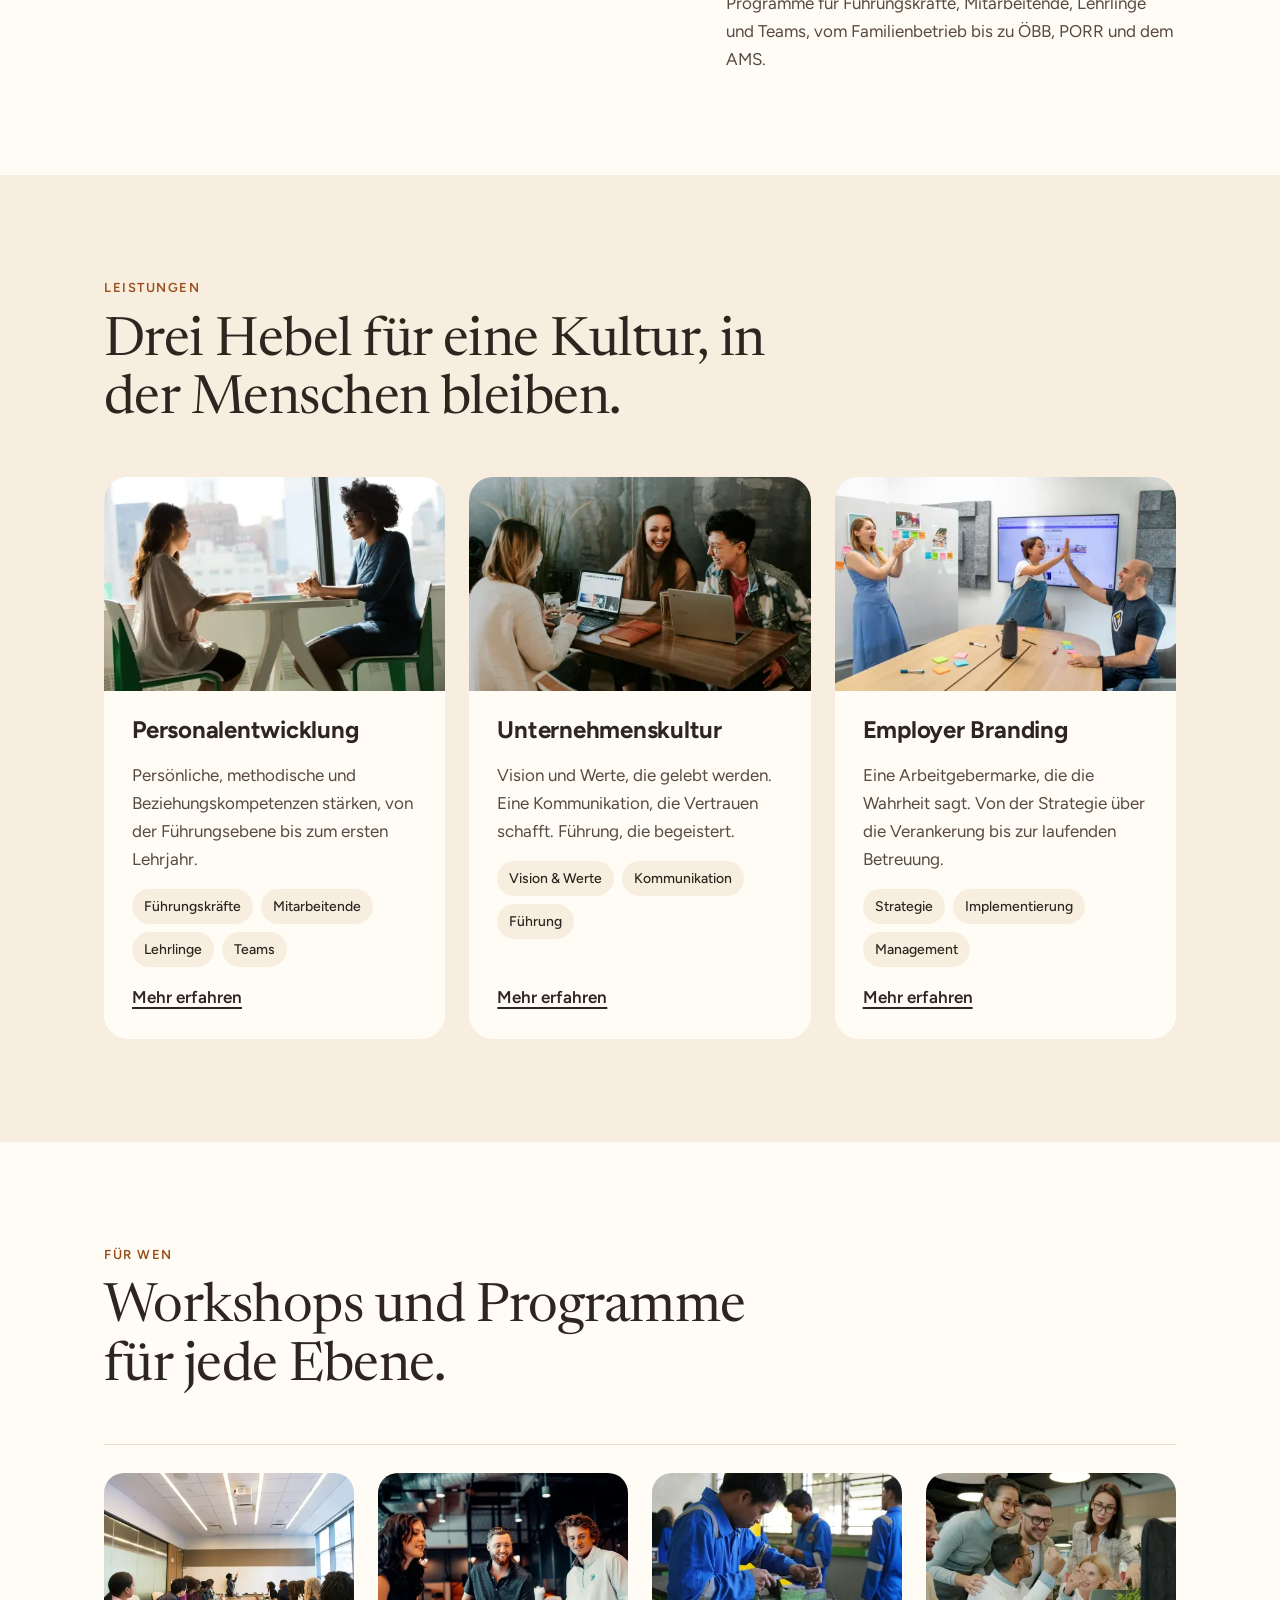
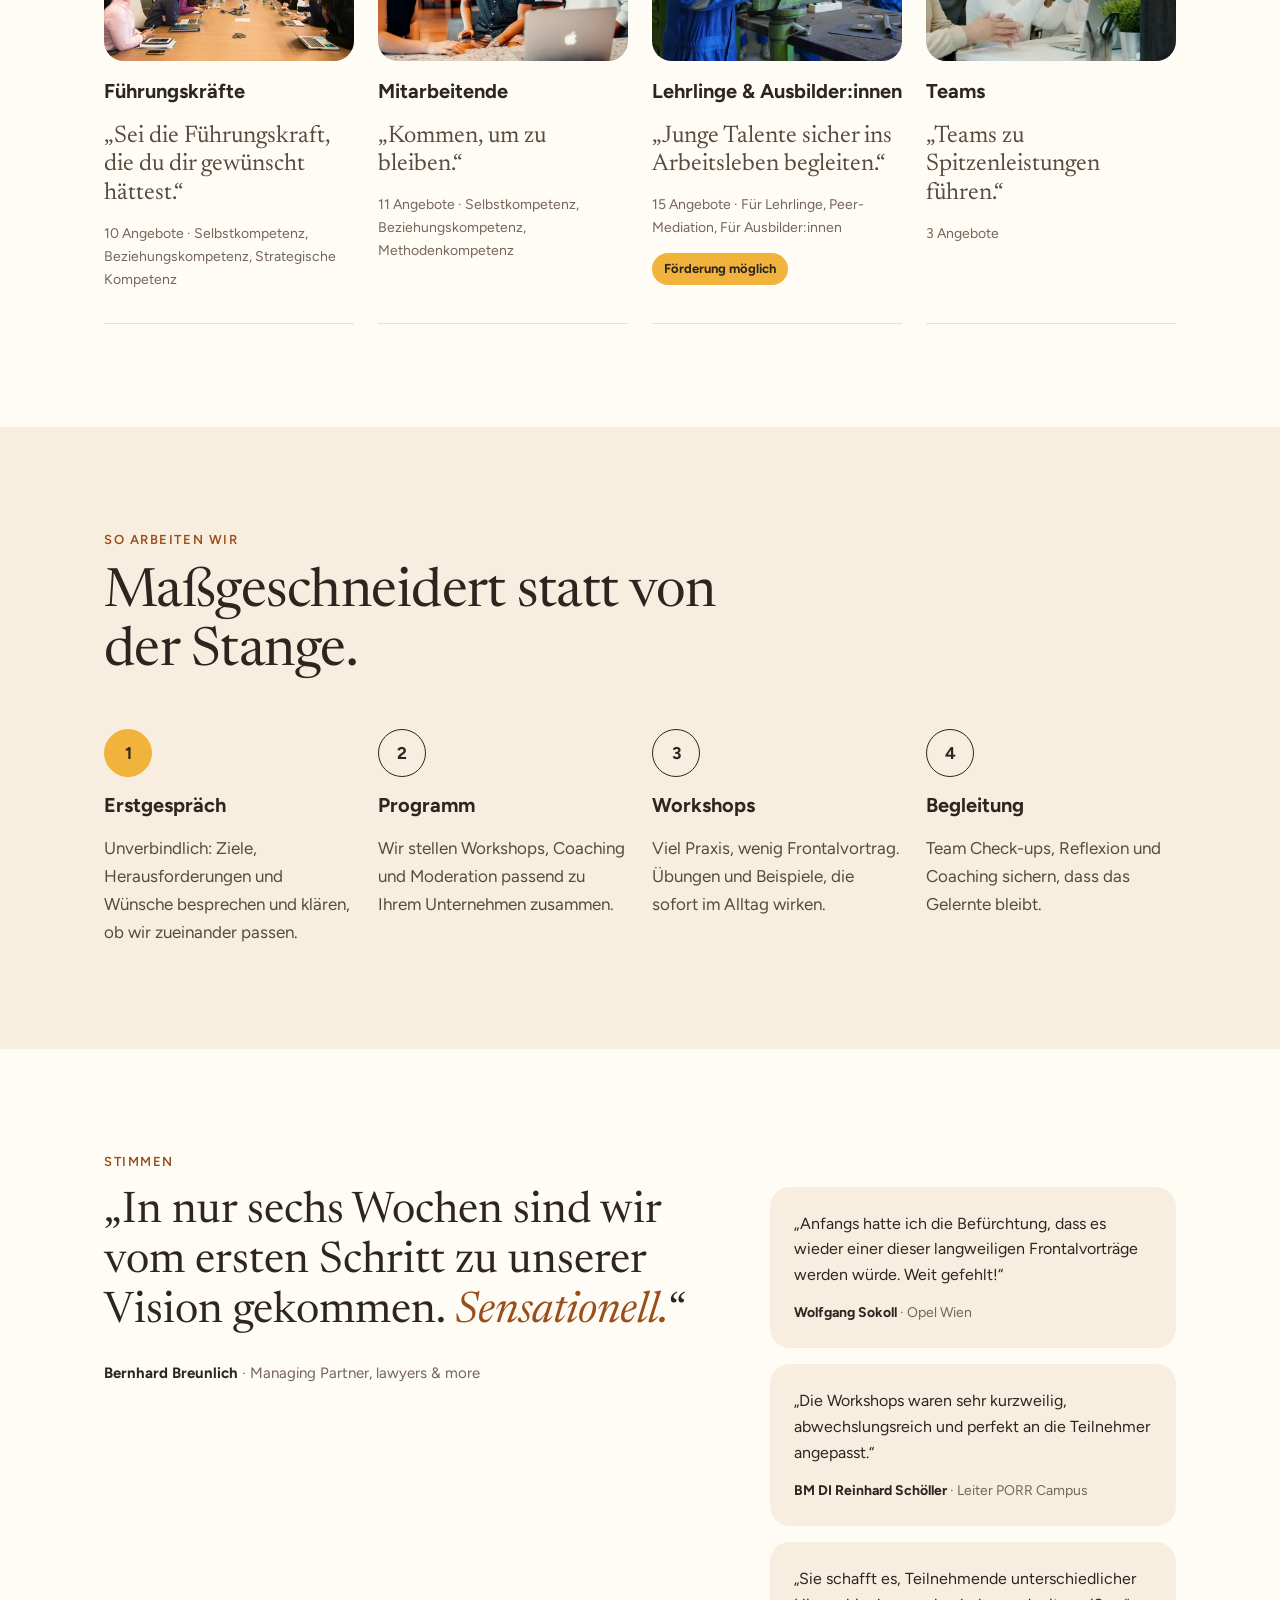
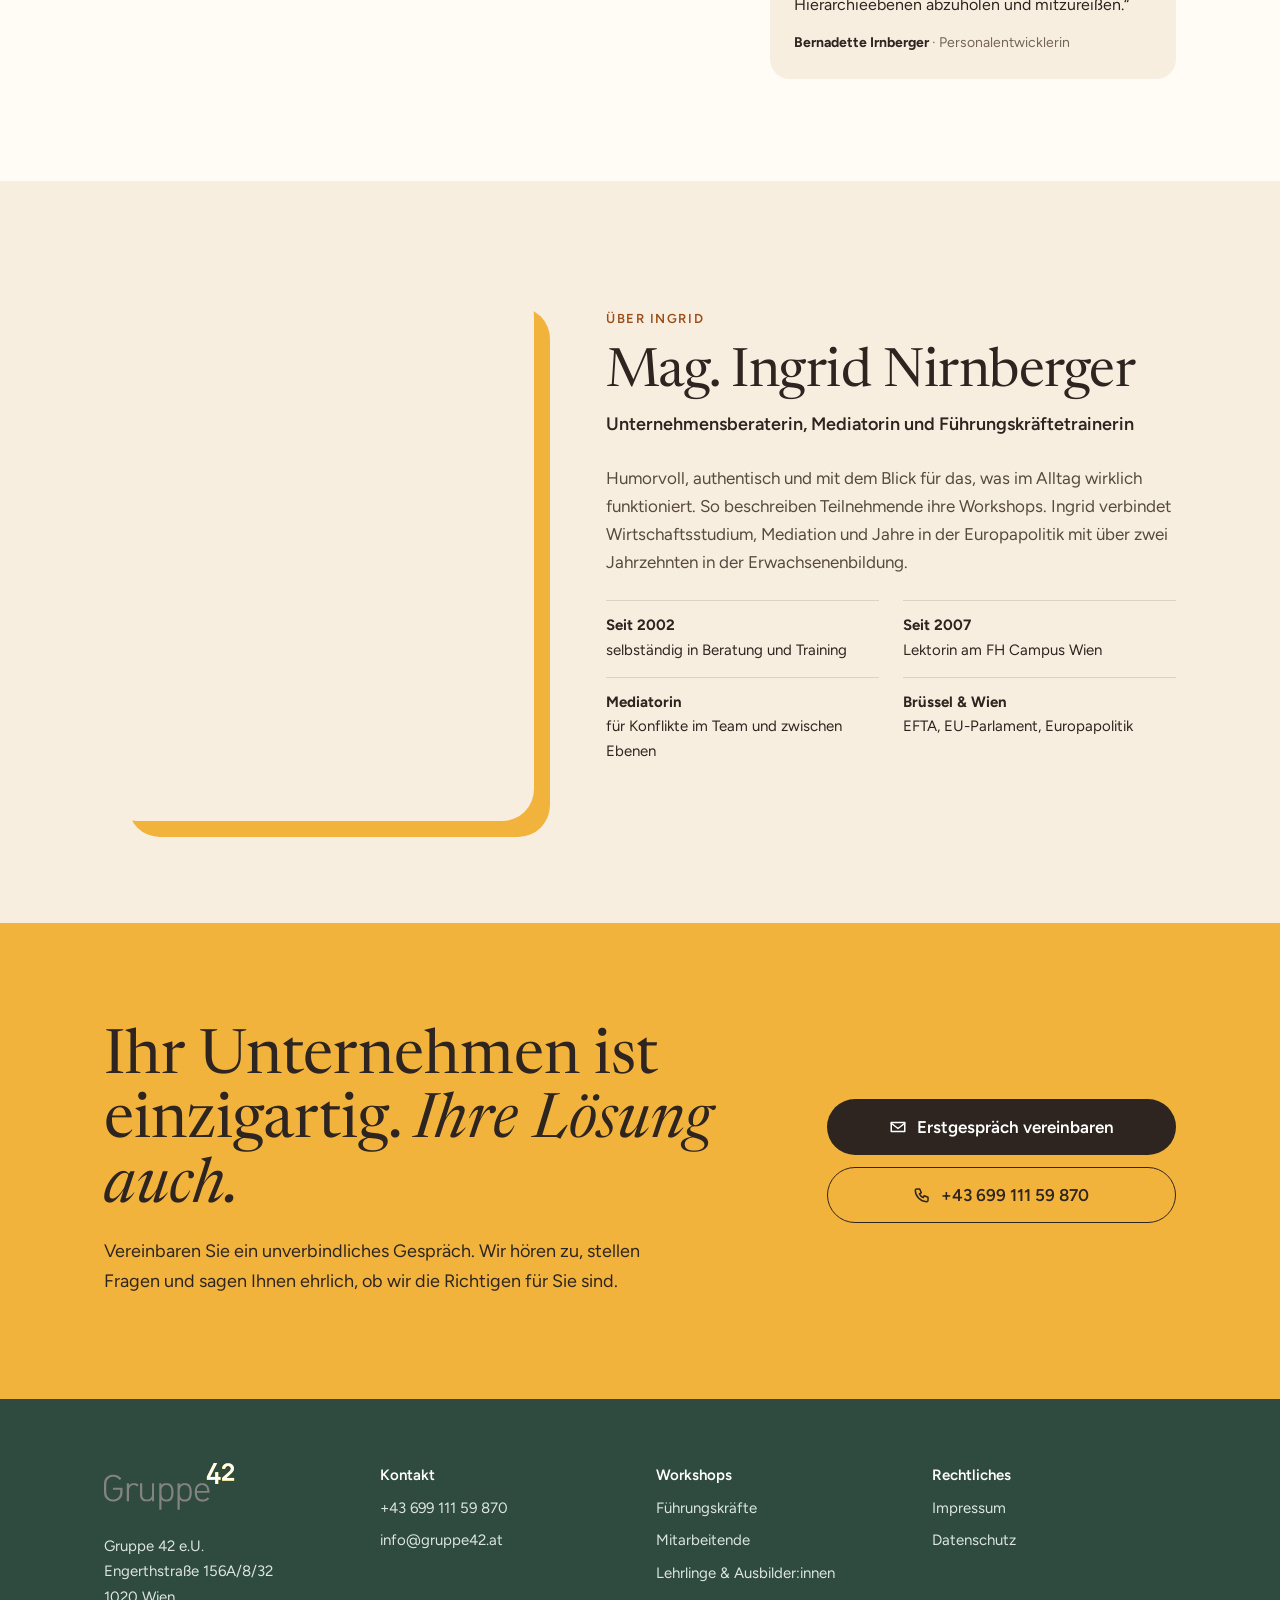
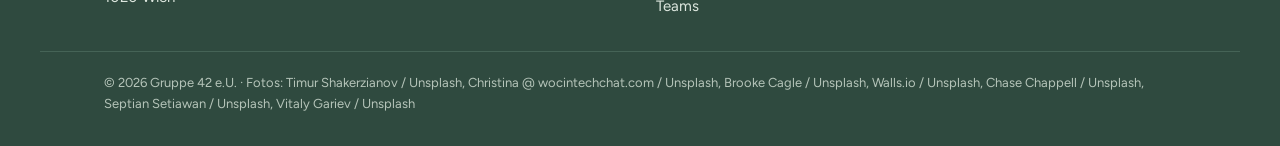
==== commit 7bd50e3f: "Add Gruppe 42 logo and partner logos from gruppe42.at Co-Authored-By: Claude Sonnet 5.5 <noreply@ant" ====
--- a/public/index.html
+++ b/public/index.html
@@ -20,7 +20,7 @@
 <meta property="og:url" content="https://gruppe42.seitenschwung.com/">
 <meta property="og:image" content="https://gruppe42.seitenschwung.com/img/hero-1200.webp">
 <meta name="twitter:card" content="summary_large_image">
-<style>@font-face{font-family:"Newsreader";src:url("fonts/newsreader-latin-wght-normal.woff2") format("woff2");font-weight:400 600;font-style:normal;font-display:swap}@font-face{font-family:"Newsreader";src:url("fonts/newsreader-latin-wght-italic.woff2") format("woff2");font-weight:400 600;font-style:italic;font-display:swap}@font-face{font-family:"Figtree";src:url("fonts/figtree-latin-wght-normal.woff2") format("woff2");font-weight:400 700;font-style:normal;font-display:swap}:root{--honig:#F2B33D;--honig-hell:#FCE7B8;--creme:#FFFBF5;--sand:#F8EEDF;--espresso:#2E2520;--text-2:#574A40;--stein:#74655A;--terrakotta:#9A4E1A;--wald:#2F4A3F;--wald-linie:#456356;--salbei:#DCE6DE;--salbei-2:#B5C4B9;--linie:#EADFCF;--linie-2:#E0D2BE;--titel:"Newsreader",Georgia,serif;--text:"Figtree",system-ui,-apple-system,"Segoe UI",sans-serif;--breite:1200px;--rand:clamp(20px,5vw,64px);--abstand:clamp(64px,8vw,112px)}*,*::before,*::after{box-sizing:border-box}html{-webkit-text-size-adjust:100%;scroll-behavior:smooth;scroll-padding-top:88px}@media (prefers-reduced-motion:reduce){html{scroll-behavior:auto}}body{margin:0;background:var(--creme);color:var(--espresso);font-family:var(--text);font-size:17px;line-height:1.65}img{max-width:100%;height:auto;display:block}picture{display:contents}a{color:var(--espresso);text-underline-offset:4px}a:hover{color:var(--terrakotta)}:focus-visible{outline:3px solid var(--espresso);outline-offset:3px;border-radius:4px}h1,h2,h3,p,ul,ol,figure,blockquote{margin:0}em{font-style:italic;color:var(--terrakotta)}.sr-only{position:absolute;width:1px;height:1px;overflow:hidden;clip:rect(0 0 0 0);white-space:nowrap}.skip-link{position:absolute;left:16px;top:-60px;z-index:50;padding:10px 16px;background:var(--espresso);color:#fff;border-radius:8px}.skip-link:focus{top:12px;color:#fff}.container{max-width:var(--breite);margin:0 auto;padding-inline:var(--rand)}.abschnitt{padding-block:var(--abstand)}.sand{background:var(--sand)}.kicker{font-size:13px;font-weight:600;letter-spacing:.12em;text-transform:uppercase;color:var(--terrakotta);margin-bottom:14px}.titel-gross,.titel{font-family:var(--titel);font-weight:400;letter-spacing:-.01em}.titel{font-size:clamp(34px,4.4vw,54px);line-height:1.08}.leise{color:var(--text-2)}.kopfzeile{display:flex;flex-wrap:wrap;justify-content:space-between;align-items:flex-end;gap:16px 40px;margin-bottom:48px}.kopfzeile>div{max-width:680px}.textlink{font-weight:600;text-decoration-thickness:2px}.entwurf{background:var(--espresso);color:var(--honig-hell);font-size:14px;text-align:center;padding:8px 16px}.knopf{display:inline-flex;align-items:center;justify-content:center;gap:10px;min-height:52px;padding:0 26px;border-radius:999px;font-weight:600;text-decoration:none;border:1.5px solid transparent;transition:background-color .2s,color .2s,border-color .2s}.knopf .icon{width:18px;height:18px}.knopf-honig{background:var(--honig);color:var(--espresso)}.knopf-honig:hover{background:#E8A52A;color:var(--espresso)}.knopf-dunkel{background:var(--espresso);color:#fff}.knopf-dunkel:hover{background:#4A3D35;color:#fff}.knopf-rand{border-color:var(--espresso);color:var(--espresso)}.knopf-rand:hover{background:var(--espresso);color:#fff}.knoepfe{display:flex;flex-wrap:wrap;gap:12px}.icon{width:20px;height:20px;flex:none}.kopf{position:sticky;top:0;z-index:20;background:rgba(255,251,245,.94);backdrop-filter:blur(8px);border-bottom:1px solid var(--linie)}.kopf-innen{display:flex;flex-wrap:wrap;align-items:center;justify-content:space-between;gap:10px 28px;padding-block:14px}.marke{display:inline-flex;align-items:flex-start;gap:2px;text-decoration:none;color:var(--espresso);font-size:25px;font-weight:600;letter-spacing:-.02em;line-height:1}.marke:hover{color:var(--espresso)}.marke-zahl{display:inline-flex;align-items:center;justify-content:center;width:26px;height:26px;margin-top:-10px;border-radius:999px;background:var(--honig);font-size:12px;font-weight:700;letter-spacing:0}.hauptnav ul{display:flex;flex-wrap:wrap;align-items:center;gap:4px 26px;list-style:none;padding:0;font-size:15px;font-weight:500}.hauptnav a{text-decoration:none;padding-block:6px}.hauptnav a[aria-current="page"]{box-shadow:inset 0 -3px 0 var(--honig)}.hauptnav .knopf{min-height:44px;padding:0 20px}@media (max-width:860px){.kopf{position:static}.hauptnav{width:100%}.hauptnav ul{gap:2px 18px}.hauptnav li:last-child{width:100%;margin-top:6px}.hauptnav .knopf{width:100%}}.hero-text{display:flex;flex-wrap:wrap;align-items:flex-end;justify-content:space-between;gap:32px 64px;padding-block:clamp(48px,8vw,112px) clamp(36px,5vw,64px)}.hero-text>div:first-child{flex:2 1 560px;min-width:0}.hero-text>div:last-child{flex:1 1 300px;min-width:0;max-width:420px}.hero h1{font-family:var(--titel);font-weight:400;font-size:clamp(46px,7.2vw,100px);line-height:1;letter-spacing:-.02em}.hero-lead{font-size:18px;color:var(--text-2);margin-bottom:28px}.hero-bild{max-width:1360px;margin:0 auto;padding-inline:clamp(12px,3vw,40px)}.hero-bild img{width:100%;height:clamp(300px,46vw,640px);object-fit:cover;border-radius:32px}.zahlen{display:grid;grid-template-columns:repeat(auto-fit,minmax(220px,1fr));border-top:1px solid var(--linie);margin-top:48px;list-style:none;padding:0}.zahlen li{padding:24px 24px 0 0}.zahlen strong{display:block;font-family:var(--titel);font-weight:400;font-size:44px;line-height:1}.zahlen span{display:block;margin-top:6px;font-size:14px;color:var(--stein)}.referenzen{padding-block:40px 44px}.referenzen-titel{font-size:13px;font-weight:600;letter-spacing:.12em;text-transform:uppercase;color:var(--stein);margin-bottom:20px}.referenzen ul{display:grid;grid-template-columns:repeat(auto-fit,minmax(160px,1fr));list-style:none;padding:0;border-top:1px solid var(--linie-2);border-left:1px solid var(--linie-2)}.referenzen li{display:flex;align-items:center;justify-content:center;min-height:72px;padding:12px;text-align:center;font-size:17px;font-weight:700;color:var(--text-2);border-right:1px solid var(--linie-2);border-bottom:1px solid var(--linie-2)}.haltung{background:var(--wald);color:#fff}.haltung .container{display:flex;flex-wrap:wrap;gap:40px 64px;align-items:flex-end}.haltung .kicker{color:var(--honig)}.haltung-zitat{flex:2 1 520px;min-width:0}.haltung-zitat p:not(.kicker){font-family:var(--titel);font-size:clamp(32px,4.2vw,54px);line-height:1.12}.haltung-zitat em{color:var(--honig)}.haltung-neben{flex:1 1 300px;min-width:0;color:var(--salbei)}.geschichte .container{display:flex;flex-wrap:wrap;gap:48px 80px;align-items:flex-start}.geschichte-intro{flex:1 1 340px;min-width:0;max-width:440px}.geschichte-intro>p{margin-top:24px;color:var(--text-2)}.qualifikationen{margin-top:32px;padding-top:24px;border-top:1px solid var(--linie)}.qualifikationen h3{font-size:13px;font-weight:700;letter-spacing:.1em;text-transform:uppercase;margin-bottom:12px}.qualifikationen ul{list-style:none;padding:0;display:grid;gap:8px;font-size:15px;color:var(--text-2)}.zeitleiste{flex:2 1 520px;min-width:0;list-style:none;padding:0}.zeitleiste li{position:relative;display:flex;flex-wrap:wrap;gap:4px 28px;padding:0 0 32px 32px;border-left:2px solid var(--linie)}.zeitleiste li:last-child{padding-bottom:0;border-left-color:transparent}.zeitleiste li::before{content:"";position:absolute;left:-7px;top:10px;width:12px;height:12px;border-radius:999px;background:var(--linie-2)}.zeitleiste li.hervor::before{left:-9px;top:8px;width:16px;height:16px;background:var(--honig)}.zeitleiste li:last-child::before{left:-9px;top:8px;width:16px;height:16px;background:var(--wald)}.zeitleiste-jahr{flex:0 0 96px;font-family:var(--titel);font-size:34px;line-height:1.1;color:var(--terrakotta)}.zeitleiste li:last-child .zeitleiste-jahr{color:var(--wald)}.zeitleiste-text{flex:1 1 260px;min-width:0}.zeitleiste-text strong{display:block;font-size:18px}.zeitleiste-text span{color:var(--text-2)}.karten{display:grid;grid-template-columns:repeat(auto-fit,minmax(290px,1fr));gap:24px;list-style:none;padding:0}.karte{display:flex;flex-direction:column;background:var(--creme);border-radius:24px;overflow:hidden}.karte img{width:100%;aspect-ratio:16 / 10;object-fit:cover}.karte-inhalt{display:flex;flex-direction:column;gap:16px;padding:24px 28px 28px;flex:1}.karte h3{font-size:24px;line-height:1.25;font-weight:700;letter-spacing:-.01em}.karte p{color:var(--text-2)}.karte .textlink{margin-top:auto}.schlagworte{display:flex;flex-wrap:wrap;gap:8px;list-style:none;padding:0}.schlagworte li{font-size:14px;font-weight:500;padding:6px 12px;border-radius:999px;background:var(--sand)}.zielgruppen{display:grid;grid-template-columns:repeat(auto-fit,minmax(250px,1fr));border-top:1px solid var(--linie);list-style:none;padding:0;column-gap:24px}.zielgruppe a{display:flex;flex-direction:column;gap:14px;padding:28px 0 32px;text-decoration:none;color:var(--espresso);border-bottom:1px solid var(--linie);height:100%}.zielgruppe img{width:100%;aspect-ratio:4 / 3;object-fit:cover;border-radius:20px}.zielgruppe-titel{font-size:20px;font-weight:700}.zielgruppe-teaser{font-family:var(--titel);font-size:24px;line-height:1.2;color:var(--text-2)}.zielgruppe-info{font-size:14px;color:var(--stein)}.zielgruppe a:hover .zielgruppe-titel{color:var(--terrakotta)}.plakette{align-self:flex-start;font-size:13px;font-weight:700;padding:5px 12px;border-radius:999px;background:var(--honig);color:var(--espresso)}.schritte{display:grid;grid-template-columns:repeat(auto-fit,minmax(230px,1fr));gap:24px;list-style:none;padding:0;counter-reset:schritt}.schritte li{display:flex;flex-direction:column;gap:12px;counter-increment:schritt}.schritte li::before{content:counter(schritt);display:inline-flex;align-items:center;justify-content:center;width:48px;height:48px;border-radius:999px;border:1.5px solid var(--espresso);font-weight:700}.schritte li:first-child::before{background:var(--honig);border-color:var(--honig)}.schritte strong{font-size:20px}.schritte span{color:var(--text-2)}.stimmen{display:flex;flex-wrap:wrap;gap:48px;align-items:flex-start}.stimme-haupt{flex:3 1 520px;min-width:0}.stimme-haupt blockquote{font-family:var(--titel);font-size:clamp(30px,3.4vw,44px);line-height:1.15}.stimme-weitere{flex:2 1 340px;min-width:0;display:grid;gap:16px}.stimme-karte{padding:24px;border-radius:20px;background:var(--sand)}.stimme-karte blockquote{font-size:16px;line-height:1.6}figcaption{margin-top:14px;font-size:14px;color:var(--stein)}figcaption strong{color:var(--espresso);font-weight:700}.stimme-haupt figcaption{margin-top:24px;font-size:15px}.person .container{display:flex;flex-wrap:wrap;gap:48px 72px;align-items:center}.person-bild{flex:1 1 300px;min-width:0;max-width:440px;position:relative}.person-bild::before{content:"";position:absolute;inset:24px -16px -16px 24px;border-radius:32px;background:var(--honig)}.person-bild img,.person-bild .platzhalter{position:relative;width:100%;aspect-ratio:4 / 5;object-fit:cover;border-radius:32px}.person-text{flex:1 1 440px;min-width:0}.person-rolle{margin:8px 0 24px;font-size:18px;font-weight:600}.person-text>p:not(.kicker):not(.person-rolle){color:var(--text-2);margin-bottom:24px}.fakten{display:grid;grid-template-columns:repeat(auto-fit,minmax(220px,1fr));gap:14px 24px;list-style:none;padding:0;font-size:15px;margin-bottom:32px}.fakten li{padding-top:12px;border-top:1px solid var(--linie-2)}.fakten strong{display:block}.platzhalter{background:var(--sand)}.kontaktband{background:var(--honig)}.kontaktband .container{display:flex;flex-wrap:wrap;gap:32px 64px;align-items:center;justify-content:space-between}.kontaktband-text{flex:2 1 480px;min-width:0}.kontaktband h2{font-family:var(--titel);font-weight:400;font-size:clamp(36px,5vw,62px);line-height:1.04}.kontaktband h2 em{color:var(--espresso)}.kontaktband p{margin-top:18px;max-width:560px;font-size:18px}.kontaktband .knoepfe{flex:1 1 260px;min-width:0;flex-direction:column}.kontaktband .knopf{min-height:56px}.seitenkopf{background:var(--sand)}.brotkrumen{font-size:14px;color:var(--stein);padding-top:28px;margin-bottom:clamp(28px,5vw,56px)}.brotkrumen ol{display:flex;flex-wrap:wrap;gap:6px;list-style:none;padding:0}.brotkrumen li + li::before{content:"/";margin-right:6px}.brotkrumen a{color:var(--stein)}.seitenkopf-inhalt{display:flex;flex-wrap:wrap;align-items:center;gap:40px 64px;padding-bottom:clamp(56px,7vw,88px)}.seitenkopf-text{flex:2 1 520px;min-width:0}.seitenkopf h1{font-family:var(--titel);font-weight:400;font-size:clamp(42px,5.6vw,74px);line-height:1.04;letter-spacing:-.01em}.seitenkopf-text>p:last-child{margin-top:28px;max-width:620px;font-size:clamp(18px,1.6vw,20px);color:var(--text-2)}.seitenkopf-bild{flex:1 1 360px;min-width:0;position:relative;padding:0 0 24px 24px}.seitenkopf-bild::before{content:"";position:absolute;left:0;bottom:0;width:60%;height:70%;border-radius:28px;background:var(--honig)}.seitenkopf-bild img{position:relative;width:100%;aspect-ratio:4 / 3;object-fit:cover;border-radius:28px}.filter{display:flex;flex-wrap:wrap;gap:8px}.filter[hidden]{display:none}.filter button{min-height:44px;padding:0 18px;border-radius:999px;font:inherit;font-size:15px;font-weight:600;cursor:pointer;background:var(--creme);color:var(--espresso);border:1.5px solid var(--linie-2)}.filter button[aria-pressed="true"]{background:var(--espresso);color:#fff;border-color:var(--espresso)}.workshops{display:grid;grid-template-columns:repeat(auto-fill,minmax(290px,1fr));gap:20px;list-style:none;padding:0}.workshops li[hidden]{display:none}.workshop{display:flex;flex-direction:column;gap:12px;padding:28px;border-radius:24px;border:1px solid var(--linie);background:var(--creme);height:100%}.workshop-kat{font-size:12px;font-weight:700;letter-spacing:.1em;text-transform:uppercase;color:var(--terrakotta)}.workshop h3{font-size:21px;line-height:1.3;font-weight:700;letter-spacing:-.01em}.workshop p{font-size:15px;line-height:1.6;color:var(--text-2)}.workshop-fuss{margin-top:auto;padding-top:16px;border-top:1px solid var(--linie);display:flex;justify-content:space-between;align-items:center;gap:12px;font-size:14px}.workshop-fuss span{color:var(--stein)}.foerderung{display:flex;gap:16px;align-items:center;margin-top:32px;padding:18px 22px;border-radius:16px;background:var(--honig-hell)}.foerderung strong{font-family:var(--titel);font-weight:400;font-size:34px;line-height:1;white-space:nowrap}.rahmen{background:var(--wald);color:#fff}.rahmen .titel em{color:var(--honig)}.rahmen ul{display:grid;grid-template-columns:repeat(auto-fit,minmax(240px,1fr));gap:32px;list-style:none;padding:0;margin-top:40px}.rahmen li{border-top:2px solid var(--honig);padding-top:18px;color:var(--salbei)}.rahmen strong{display:block;font-size:18px;color:#fff;margin-bottom:8px}.zitat-gross blockquote{max-width:900px;font-family:var(--titel);font-size:clamp(30px,3.4vw,44px);line-height:1.15}.abschnitte{display:grid;grid-template-columns:repeat(auto-fit,minmax(280px,1fr));gap:24px;list-style:none;padding:0;counter-reset:abschnitt}.abschnitte li{padding:28px;border-radius:24px;background:var(--creme);border:1px solid var(--linie);counter-increment:abschnitt}.abschnitte li::before{content:"0" counter(abschnitt);display:block;font-family:var(--titel);font-size:34px;color:var(--terrakotta);margin-bottom:8px}.abschnitte h2{font-size:22px;font-weight:700}.abschnitte .untertitel{font-family:var(--titel);font-style:italic;font-size:20px;margin:6px 0 12px}.abschnitte p:last-child{color:var(--text-2)}.rechtliches h1{font-family:var(--titel);font-weight:400;font-size:clamp(40px,5vw,60px);margin-bottom:32px}.rechtstext{max-width:760px}.rechtstext h2{font-family:var(--titel);font-weight:500;font-size:26px;margin:36px 0 12px}.rechtstext p,.rechtstext ul{margin-bottom:14px}.fuss{background:var(--wald);color:var(--salbei);font-size:15px}.fuss a{color:var(--salbei);text-decoration:none}.fuss a:hover{color:#fff;text-decoration:underline}.fuss-innen{display:grid;grid-template-columns:repeat(auto-fit,minmax(200px,1fr));gap:32px;padding-block:64px 32px}.fuss .marke{color:#fff}.fuss .marke-zahl{color:var(--espresso)}.fuss address{font-style:normal;margin-top:16px;line-height:1.7}.fuss h2{font-size:15px;font-weight:600;color:#fff;margin-bottom:8px}.fuss ul{list-style:none;padding:0;display:grid;gap:8px}.fuss-unten{border-top:1px solid var(--wald-linie);padding-block:20px 32px;font-size:13px;color:var(--salbei-2)}</style>
+<style>@font-face{font-family:"Newsreader";src:url("fonts/newsreader-latin-wght-normal.woff2") format("woff2");font-weight:400 600;font-style:normal;font-display:swap}@font-face{font-family:"Newsreader";src:url("fonts/newsreader-latin-wght-italic.woff2") format("woff2");font-weight:400 600;font-style:italic;font-display:swap}@font-face{font-family:"Figtree";src:url("fonts/figtree-latin-wght-normal.woff2") format("woff2");font-weight:400 700;font-style:normal;font-display:swap}:root{--honig:#F2B33D;--honig-hell:#FCE7B8;--creme:#FFFBF5;--sand:#F8EEDF;--espresso:#2E2520;--text-2:#574A40;--stein:#74655A;--terrakotta:#9A4E1A;--wald:#2F4A3F;--wald-linie:#456356;--salbei:#DCE6DE;--salbei-2:#B5C4B9;--linie:#EADFCF;--linie-2:#E0D2BE;--titel:"Newsreader",Georgia,serif;--text:"Figtree",system-ui,-apple-system,"Segoe UI",sans-serif;--breite:1200px;--rand:clamp(20px,5vw,64px);--abstand:clamp(64px,8vw,112px)}*,*::before,*::after{box-sizing:border-box}html{-webkit-text-size-adjust:100%;scroll-behavior:smooth;scroll-padding-top:88px}@media (prefers-reduced-motion:reduce){html{scroll-behavior:auto}}body{margin:0;background:var(--creme);color:var(--espresso);font-family:var(--text);font-size:17px;line-height:1.65}img{max-width:100%;height:auto;display:block}picture{display:contents}a{color:var(--espresso);text-underline-offset:4px}a:hover{color:var(--terrakotta)}:focus-visible{outline:3px solid var(--espresso);outline-offset:3px;border-radius:4px}h1,h2,h3,p,ul,ol,figure,blockquote{margin:0}em{font-style:italic;color:var(--terrakotta)}.sr-only{position:absolute;width:1px;height:1px;overflow:hidden;clip:rect(0 0 0 0);white-space:nowrap}.skip-link{position:absolute;left:16px;top:-60px;z-index:50;padding:10px 16px;background:var(--espresso);color:#fff;border-radius:8px}.skip-link:focus{top:12px;color:#fff}.container{max-width:var(--breite);margin:0 auto;padding-inline:var(--rand)}.abschnitt{padding-block:var(--abstand)}.sand{background:var(--sand)}.kicker{font-size:13px;font-weight:600;letter-spacing:.12em;text-transform:uppercase;color:var(--terrakotta);margin-bottom:14px}.titel-gross,.titel{font-family:var(--titel);font-weight:400;letter-spacing:-.01em}.titel{font-size:clamp(34px,4.4vw,54px);line-height:1.08}.leise{color:var(--text-2)}.kopfzeile{display:flex;flex-wrap:wrap;justify-content:space-between;align-items:flex-end;gap:16px 40px;margin-bottom:48px}.kopfzeile>div{max-width:680px}.textlink{font-weight:600;text-decoration-thickness:2px}.entwurf{background:var(--espresso);color:var(--honig-hell);font-size:14px;text-align:center;padding:8px 16px}.knopf{display:inline-flex;align-items:center;justify-content:center;gap:10px;min-height:52px;padding:0 26px;border-radius:999px;font-weight:600;text-decoration:none;border:1.5px solid transparent;transition:background-color .2s,color .2s,border-color .2s}.knopf .icon{width:18px;height:18px}.knopf-honig{background:var(--honig);color:var(--espresso)}.knopf-honig:hover{background:#E8A52A;color:var(--espresso)}.knopf-dunkel{background:var(--espresso);color:#fff}.knopf-dunkel:hover{background:#4A3D35;color:#fff}.knopf-rand{border-color:var(--espresso);color:var(--espresso)}.knopf-rand:hover{background:var(--espresso);color:#fff}.knoepfe{display:flex;flex-wrap:wrap;gap:12px}.icon{width:20px;height:20px;flex:none}.kopf{position:sticky;top:0;z-index:20;background:rgba(255,251,245,.94);backdrop-filter:blur(8px);border-bottom:1px solid var(--linie)}.kopf-innen{display:flex;flex-wrap:wrap;align-items:center;justify-content:space-between;gap:10px 28px;padding-block:14px}.marke{display:inline-flex;align-items:flex-start;gap:2px;text-decoration:none;color:var(--espresso);font-size:25px;font-weight:600;letter-spacing:-.02em;line-height:1}.marke:hover{color:var(--espresso)}.marke-zahl{display:inline-flex;align-items:center;justify-content:center;width:26px;height:26px;margin-top:-10px;border-radius:999px;background:var(--honig);font-size:12px;font-weight:700;letter-spacing:0}.hauptnav ul{display:flex;flex-wrap:wrap;align-items:center;gap:4px 26px;list-style:none;padding:0;font-size:15px;font-weight:500}.hauptnav a{text-decoration:none;padding-block:6px}.hauptnav a[aria-current="page"]{box-shadow:inset 0 -3px 0 var(--honig)}.hauptnav .knopf{min-height:44px;padding:0 20px}@media (max-width:860px){.kopf{position:static}.hauptnav{width:100%}.hauptnav ul{gap:2px 18px}.hauptnav li:last-child{width:100%;margin-top:6px}.hauptnav .knopf{width:100%}}.hero-text{display:flex;flex-wrap:wrap;align-items:flex-end;justify-content:space-between;gap:32px 64px;padding-block:clamp(48px,8vw,112px) clamp(36px,5vw,64px)}.hero-text>div:first-child{flex:2 1 560px;min-width:0}.hero-text>div:last-child{flex:1 1 300px;min-width:0;max-width:420px}.hero h1{font-family:var(--titel);font-weight:400;font-size:clamp(46px,7.2vw,100px);line-height:1;letter-spacing:-.02em}.hero-lead{font-size:18px;color:var(--text-2);margin-bottom:28px}.hero-bild{max-width:1360px;margin:0 auto;padding-inline:clamp(12px,3vw,40px)}.hero-bild img{width:100%;height:clamp(300px,46vw,640px);object-fit:cover;border-radius:32px}.zahlen{display:grid;grid-template-columns:repeat(auto-fit,minmax(220px,1fr));border-top:1px solid var(--linie);margin-top:48px;list-style:none;padding:0}.zahlen li{padding:24px 24px 0 0}.zahlen strong{display:block;font-family:var(--titel);font-weight:400;font-size:44px;line-height:1}.zahlen span{display:block;margin-top:6px;font-size:14px;color:var(--stein)}.referenzen{padding-block:40px 44px}.referenzen-titel{font-size:13px;font-weight:600;letter-spacing:.12em;text-transform:uppercase;color:var(--stein);margin-bottom:20px}.referenzen ul{display:grid;grid-template-columns:repeat(auto-fit,minmax(160px,1fr));list-style:none;padding:0;border-top:1px solid var(--linie-2);border-left:1px solid var(--linie-2)}.referenzen li{display:flex;align-items:center;justify-content:center;min-height:72px;padding:12px;text-align:center;font-size:17px;font-weight:700;color:var(--text-2);border-right:1px solid var(--linie-2);border-bottom:1px solid var(--linie-2)}.haltung{background:var(--wald);color:#fff}.haltung .container{display:flex;flex-wrap:wrap;gap:40px 64px;align-items:flex-end}.haltung .kicker{color:var(--honig)}.haltung-zitat{flex:2 1 520px;min-width:0}.haltung-zitat p:not(.kicker){font-family:var(--titel);font-size:clamp(32px,4.2vw,54px);line-height:1.12}.haltung-zitat em{color:var(--honig)}.haltung-neben{flex:1 1 300px;min-width:0;color:var(--salbei)}.geschichte .container{display:flex;flex-wrap:wrap;gap:48px 80px;align-items:flex-start}.geschichte-intro{flex:1 1 340px;min-width:0;max-width:440px}.geschichte-intro>p{margin-top:24px;color:var(--text-2)}.qualifikationen{margin-top:32px;padding-top:24px;border-top:1px solid var(--linie)}.qualifikationen h3{font-size:13px;font-weight:700;letter-spacing:.1em;text-transform:uppercase;margin-bottom:12px}.qualifikationen ul{list-style:none;padding:0;display:grid;gap:8px;font-size:15px;color:var(--text-2)}.zeitleiste{flex:2 1 520px;min-width:0;list-style:none;padding:0}.zeitleiste li{position:relative;display:flex;flex-wrap:wrap;gap:4px 28px;padding:0 0 32px 32px;border-left:2px solid var(--linie)}.zeitleiste li:last-child{padding-bottom:0;border-left-color:transparent}.zeitleiste li::before{content:"";position:absolute;left:-7px;top:10px;width:12px;height:12px;border-radius:999px;background:var(--linie-2)}.zeitleiste li.hervor::before{left:-9px;top:8px;width:16px;height:16px;background:var(--honig)}.zeitleiste li:last-child::before{left:-9px;top:8px;width:16px;height:16px;background:var(--wald)}.zeitleiste-jahr{flex:0 0 96px;font-family:var(--titel);font-size:34px;line-height:1.1;color:var(--terrakotta)}.zeitleiste li:last-child .zeitleiste-jahr{color:var(--wald)}.zeitleiste-text{flex:1 1 260px;min-width:0}.zeitleiste-text strong{display:block;font-size:18px}.zeitleiste-text span{color:var(--text-2)}.karten{display:grid;grid-template-columns:repeat(auto-fit,minmax(290px,1fr));gap:24px;list-style:none;padding:0}.karte{display:flex;flex-direction:column;background:var(--creme);border-radius:24px;overflow:hidden}.karte img{width:100%;aspect-ratio:16 / 10;object-fit:cover}.karte-inhalt{display:flex;flex-direction:column;gap:16px;padding:24px 28px 28px;flex:1}.karte h3{font-size:24px;line-height:1.25;font-weight:700;letter-spacing:-.01em}.karte p{color:var(--text-2)}.karte .textlink{margin-top:auto}.schlagworte{display:flex;flex-wrap:wrap;gap:8px;list-style:none;padding:0}.schlagworte li{font-size:14px;font-weight:500;padding:6px 12px;border-radius:999px;background:var(--sand)}.zielgruppen{display:grid;grid-template-columns:repeat(auto-fit,minmax(250px,1fr));border-top:1px solid var(--linie);list-style:none;padding:0;column-gap:24px}.zielgruppe a{display:flex;flex-direction:column;gap:14px;padding:28px 0 32px;text-decoration:none;color:var(--espresso);border-bottom:1px solid var(--linie);height:100%}.zielgruppe img{width:100%;aspect-ratio:4 / 3;object-fit:cover;border-radius:20px}.zielgruppe-titel{font-size:20px;font-weight:700}.zielgruppe-teaser{font-family:var(--titel);font-size:24px;line-height:1.2;color:var(--text-2)}.zielgruppe-info{font-size:14px;color:var(--stein)}.zielgruppe a:hover .zielgruppe-titel{color:var(--terrakotta)}.plakette{align-self:flex-start;font-size:13px;font-weight:700;padding:5px 12px;border-radius:999px;background:var(--honig);color:var(--espresso)}.schritte{display:grid;grid-template-columns:repeat(auto-fit,minmax(230px,1fr));gap:24px;list-style:none;padding:0;counter-reset:schritt}.schritte li{display:flex;flex-direction:column;gap:12px;counter-increment:schritt}.schritte li::before{content:counter(schritt);display:inline-flex;align-items:center;justify-content:center;width:48px;height:48px;border-radius:999px;border:1.5px solid var(--espresso);font-weight:700}.schritte li:first-child::before{background:var(--honig);border-color:var(--honig)}.schritte strong{font-size:20px}.schritte span{color:var(--text-2)}.stimmen{display:flex;flex-wrap:wrap;gap:48px;align-items:flex-start}.stimme-haupt{flex:3 1 520px;min-width:0}.stimme-haupt blockquote{font-family:var(--titel);font-size:clamp(30px,3.4vw,44px);line-height:1.15}.stimme-weitere{flex:2 1 340px;min-width:0;display:grid;gap:16px}.stimme-karte{padding:24px;border-radius:20px;background:var(--sand)}.stimme-karte blockquote{font-size:16px;line-height:1.6}figcaption{margin-top:14px;font-size:14px;color:var(--stein)}figcaption strong{color:var(--espresso);font-weight:700}.stimme-haupt figcaption{margin-top:24px;font-size:15px}.person .container{display:flex;flex-wrap:wrap;gap:48px 72px;align-items:center}.person-bild{flex:1 1 300px;min-width:0;max-width:440px;position:relative}.person-bild::before{content:"";position:absolute;inset:24px -16px -16px 24px;border-radius:32px;background:var(--honig)}.person-bild img,.person-bild .platzhalter{position:relative;width:100%;aspect-ratio:4 / 5;object-fit:cover;border-radius:32px}.person-text{flex:1 1 440px;min-width:0}.person-rolle{margin:8px 0 24px;font-size:18px;font-weight:600}.person-text>p:not(.kicker):not(.person-rolle){color:var(--text-2);margin-bottom:24px}.fakten{display:grid;grid-template-columns:repeat(auto-fit,minmax(220px,1fr));gap:14px 24px;list-style:none;padding:0;font-size:15px;margin-bottom:32px}.fakten li{padding-top:12px;border-top:1px solid var(--linie-2)}.fakten strong{display:block}.platzhalter{background:var(--sand)}.kontaktband{background:var(--honig)}.kontaktband .container{display:flex;flex-wrap:wrap;gap:32px 64px;align-items:center;justify-content:space-between}.kontaktband-text{flex:2 1 480px;min-width:0}.kontaktband h2{font-family:var(--titel);font-weight:400;font-size:clamp(36px,5vw,62px);line-height:1.04}.kontaktband h2 em{color:var(--espresso)}.kontaktband p{margin-top:18px;max-width:560px;font-size:18px}.kontaktband .knoepfe{flex:1 1 260px;min-width:0;flex-direction:column}.kontaktband .knopf{min-height:56px}.seitenkopf{background:var(--sand)}.brotkrumen{font-size:14px;color:var(--stein);padding-top:28px;margin-bottom:clamp(28px,5vw,56px)}.brotkrumen ol{display:flex;flex-wrap:wrap;gap:6px;list-style:none;padding:0}.brotkrumen li + li::before{content:"/";margin-right:6px}.brotkrumen a{color:var(--stein)}.seitenkopf-inhalt{display:flex;flex-wrap:wrap;align-items:center;gap:40px 64px;padding-bottom:clamp(56px,7vw,88px)}.seitenkopf-text{flex:2 1 520px;min-width:0}.seitenkopf h1{font-family:var(--titel);font-weight:400;font-size:clamp(42px,5.6vw,74px);line-height:1.04;letter-spacing:-.01em}.seitenkopf-text>p:last-child{margin-top:28px;max-width:620px;font-size:clamp(18px,1.6vw,20px);color:var(--text-2)}.seitenkopf-bild{flex:1 1 360px;min-width:0;position:relative;padding:0 0 24px 24px}.seitenkopf-bild::before{content:"";position:absolute;left:0;bottom:0;width:60%;height:70%;border-radius:28px;background:var(--honig)}.seitenkopf-bild img{position:relative;width:100%;aspect-ratio:4 / 3;object-fit:cover;border-radius:28px}.filter{display:flex;flex-wrap:wrap;gap:8px}.filter[hidden]{display:none}.filter button{min-height:44px;padding:0 18px;border-radius:999px;font:inherit;font-size:15px;font-weight:600;cursor:pointer;background:var(--creme);color:var(--espresso);border:1.5px solid var(--linie-2)}.filter button[aria-pressed="true"]{background:var(--espresso);color:#fff;border-color:var(--espresso)}.workshops{display:grid;grid-template-columns:repeat(auto-fill,minmax(290px,1fr));gap:20px;list-style:none;padding:0}.workshops li[hidden]{display:none}.workshop{display:flex;flex-direction:column;gap:12px;padding:28px;border-radius:24px;border:1px solid var(--linie);background:var(--creme);height:100%}.workshop-kat{font-size:12px;font-weight:700;letter-spacing:.1em;text-transform:uppercase;color:var(--terrakotta)}.workshop h3{font-size:21px;line-height:1.3;font-weight:700;letter-spacing:-.01em}.workshop p{font-size:15px;line-height:1.6;color:var(--text-2)}.workshop-fuss{margin-top:auto;padding-top:16px;border-top:1px solid var(--linie);display:flex;justify-content:space-between;align-items:center;gap:12px;font-size:14px}.workshop-fuss span{color:var(--stein)}.foerderung{display:flex;gap:16px;align-items:center;margin-top:32px;padding:18px 22px;border-radius:16px;background:var(--honig-hell)}.foerderung strong{font-family:var(--titel);font-weight:400;font-size:34px;line-height:1;white-space:nowrap}.rahmen{background:var(--wald);color:#fff}.rahmen .titel em{color:var(--honig)}.rahmen ul{display:grid;grid-template-columns:repeat(auto-fit,minmax(240px,1fr));gap:32px;list-style:none;padding:0;margin-top:40px}.rahmen li{border-top:2px solid var(--honig);padding-top:18px;color:var(--salbei)}.rahmen strong{display:block;font-size:18px;color:#fff;margin-bottom:8px}.zitat-gross blockquote{max-width:900px;font-family:var(--titel);font-size:clamp(30px,3.4vw,44px);line-height:1.15}.abschnitte{display:grid;grid-template-columns:repeat(auto-fit,minmax(280px,1fr));gap:24px;list-style:none;padding:0;counter-reset:abschnitt}.abschnitte li{padding:28px;border-radius:24px;background:var(--creme);border:1px solid var(--linie);counter-increment:abschnitt}.abschnitte li::before{content:"0" counter(abschnitt);display:block;font-family:var(--titel);font-size:34px;color:var(--terrakotta);margin-bottom:8px}.abschnitte h2{font-size:22px;font-weight:700}.abschnitte .untertitel{font-family:var(--titel);font-style:italic;font-size:20px;margin:6px 0 12px}.abschnitte p:last-child{color:var(--text-2)}.rechtliches h1{font-family:var(--titel);font-weight:400;font-size:clamp(40px,5vw,60px);margin-bottom:32px}.rechtstext{max-width:760px}.rechtstext h2{font-family:var(--titel);font-weight:500;font-size:26px;margin:36px 0 12px}.rechtstext p,.rechtstext ul{margin-bottom:14px}.fuss{background:var(--wald);color:var(--salbei);font-size:15px}.fuss a{color:var(--salbei);text-decoration:none}.fuss a:hover{color:#fff;text-decoration:underline}.fuss-innen{display:grid;grid-template-columns:repeat(auto-fit,minmax(200px,1fr));gap:32px;padding-block:64px 32px}.fuss .marke{color:#fff}.fuss .marke-zahl{color:var(--espresso)}.fuss address{font-style:normal;margin-top:16px;line-height:1.7}.fuss h2{font-size:15px;font-weight:600;color:#fff;margin-bottom:8px}.fuss ul{list-style:none;padding:0;display:grid;gap:8px}.fuss-unten{border-top:1px solid var(--wald-linie);padding-block:20px 32px;font-size:13px;color:var(--salbei-2)}.marke-logo{display:block;width:131px;height:auto}.referenzen .referenzen-logos{grid-template-columns:repeat(auto-fit,minmax(170px,1fr))}.referenzen-logos li{min-height:84px;background:#fff}.referenzen-logos img{width:160px;max-width:100%;height:auto}</style>
 <script src="js/main.js?v=186d79c0" defer></script>
 </head>
 <body>
@@ -28,7 +28,7 @@
 
 <header class="kopf">
   <div class="container kopf-innen">
-    <a class="marke" href="./" aria-current="page" aria-label="Gruppe 42, Startseite">Gruppe<span class="marke-zahl">42</span></a>
+    <a class="marke" href="./" aria-current="page"><img class="marke-logo" src="img/gruppe42-logo.png" alt="Gruppe 42, Startseite" width="131" height="47"></a>
     <nav class="hauptnav" aria-label="Hauptmenü">
       <ul>
         <li><a href="#leistungen">Leistungen</a></li>
@@ -63,7 +63,7 @@
 <section class="sand referenzen" aria-label="Referenzen">
   <div class="container">
     <p class="referenzen-titel">Unternehmen und Institutionen, die mit uns arbeiten</p>
-    <ul><li>ÖBB</li><li>PORR</li><li>AMS</li><li>Opel Wien</li><li>MAN</li><li>RBI Group IT</li><li>FH Campus Wien</li><li>Wittmann Battenfeld</li><li>Ardex</li><li>Bildungsdirektion Wien</li><li>Sozialministerium</li><li>lawyers &amp; more</li></ul>
+    <ul class="referenzen-logos"><li><img src="img/partner/logo_oebb.png" alt="ÖBB" width="200" height="60" loading="lazy"></li><li><img src="img/partner/logo_gitg.png" alt="RBGIT" width="200" height="60" loading="lazy"></li><li><img src="img/partner/logo_ams.png" alt="AMS - Arbeitsmarkt Service" width="200" height="60" loading="lazy"></li><li><img src="img/partner/logo_ardex.png" alt="Ardex" width="200" height="60" loading="lazy"></li><li><img src="img/partner/logo_blaha.png" alt="Blaha" width="200" height="60" loading="lazy"></li><li><img src="img/partner/logo_bildungsdirektionwien.png" alt="Bildungsdirektion Wien" width="200" height="60" loading="lazy"></li><li><img src="img/partner/logo_bmbwf.png" alt="BMBWF" width="200" height="60" loading="lazy"></li><li><img src="img/partner/logo_bmsgbk.png" alt="BMSGPK" width="200" height="60" loading="lazy"></li><li><img src="img/partner/logo_fhc.png" alt="FH Campus Wien" width="200" height="60" loading="lazy"></li><li><img src="img/partner/logo_gekko.png" alt="Gekko - Wir lieben IT" width="200" height="60" loading="lazy"></li><li><img src="img/partner/logo_igo.png" alt="IGO industries" width="200" height="60" loading="lazy"></li><li><img src="img/partner/logo_law.png" alt="Lawyers &amp; more" width="200" height="60" loading="lazy"></li><li><img src="img/partner/logo_man.png" alt="MAN" width="200" height="60" loading="lazy"></li><li><img src="img/partner/logo_opel.png" alt="Opel" width="200" height="60" loading="lazy"></li><li><img src="img/partner/logo_porr.png" alt="Porr" width="200" height="60" loading="lazy"></li><li><img src="img/partner/logo_wibeba.png" alt="Wibeba -" width="200" height="60" loading="lazy"></li><li><img src="img/partner/logo_wittmann.png" alt="Wittmann Battenfeld" width="200" height="60" loading="lazy"></li><li><img src="img/partner/logo_wutscher.png" alt="Sehen Wutscher!" width="200" height="60" loading="lazy"></li></ul>
   </div>
 </section>
 
@@ -215,7 +215,7 @@
 <footer class="fuss">
   <div class="container fuss-innen">
     <div>
-      <a class="marke" href="./" aria-label="Gruppe 42, Startseite">Gruppe<span class="marke-zahl">42</span></a>
+      <a class="marke" href="./"><img class="marke-logo" src="img/gruppe42-logo.png" alt="Gruppe 42, Startseite" width="131" height="47"></a>
       <address>Gruppe 42 e.U.<br>Engerthstraße 156A/8/32<br>1020 Wien</address>
     </div>
     <div>
